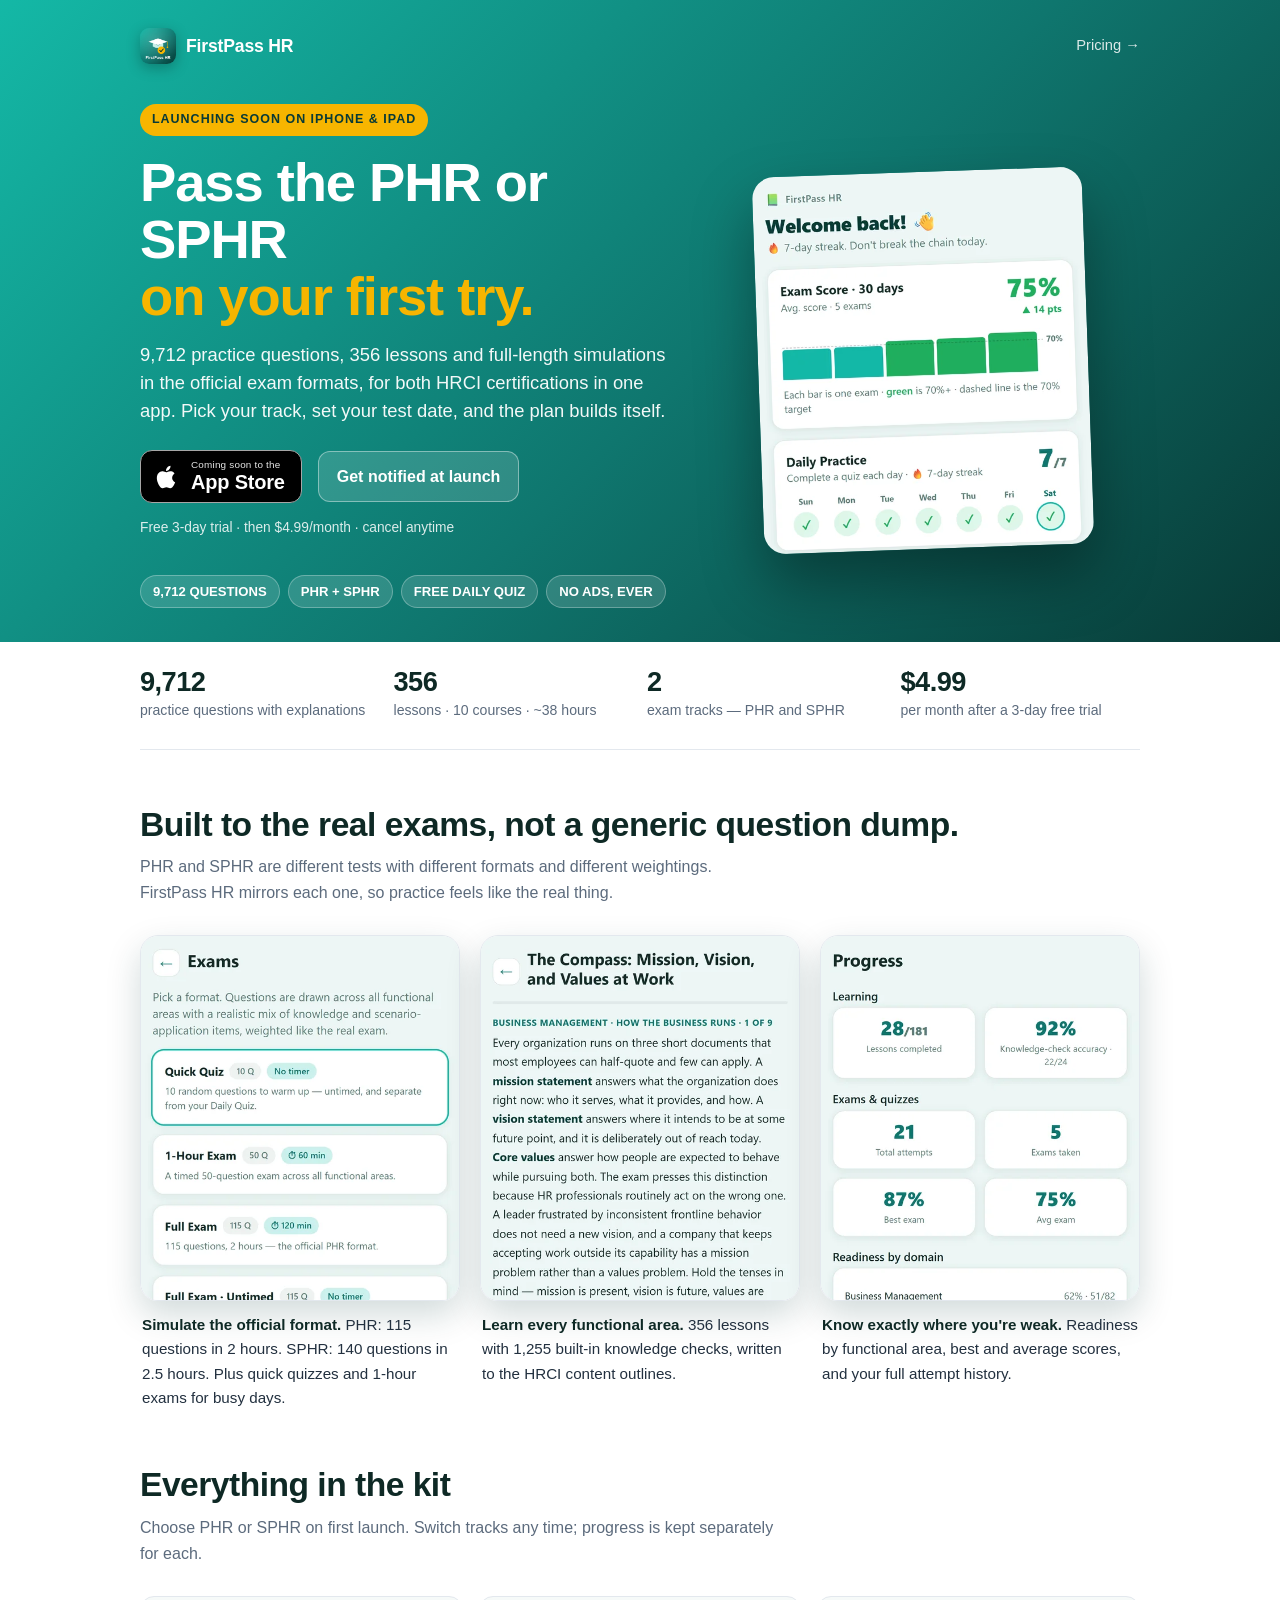
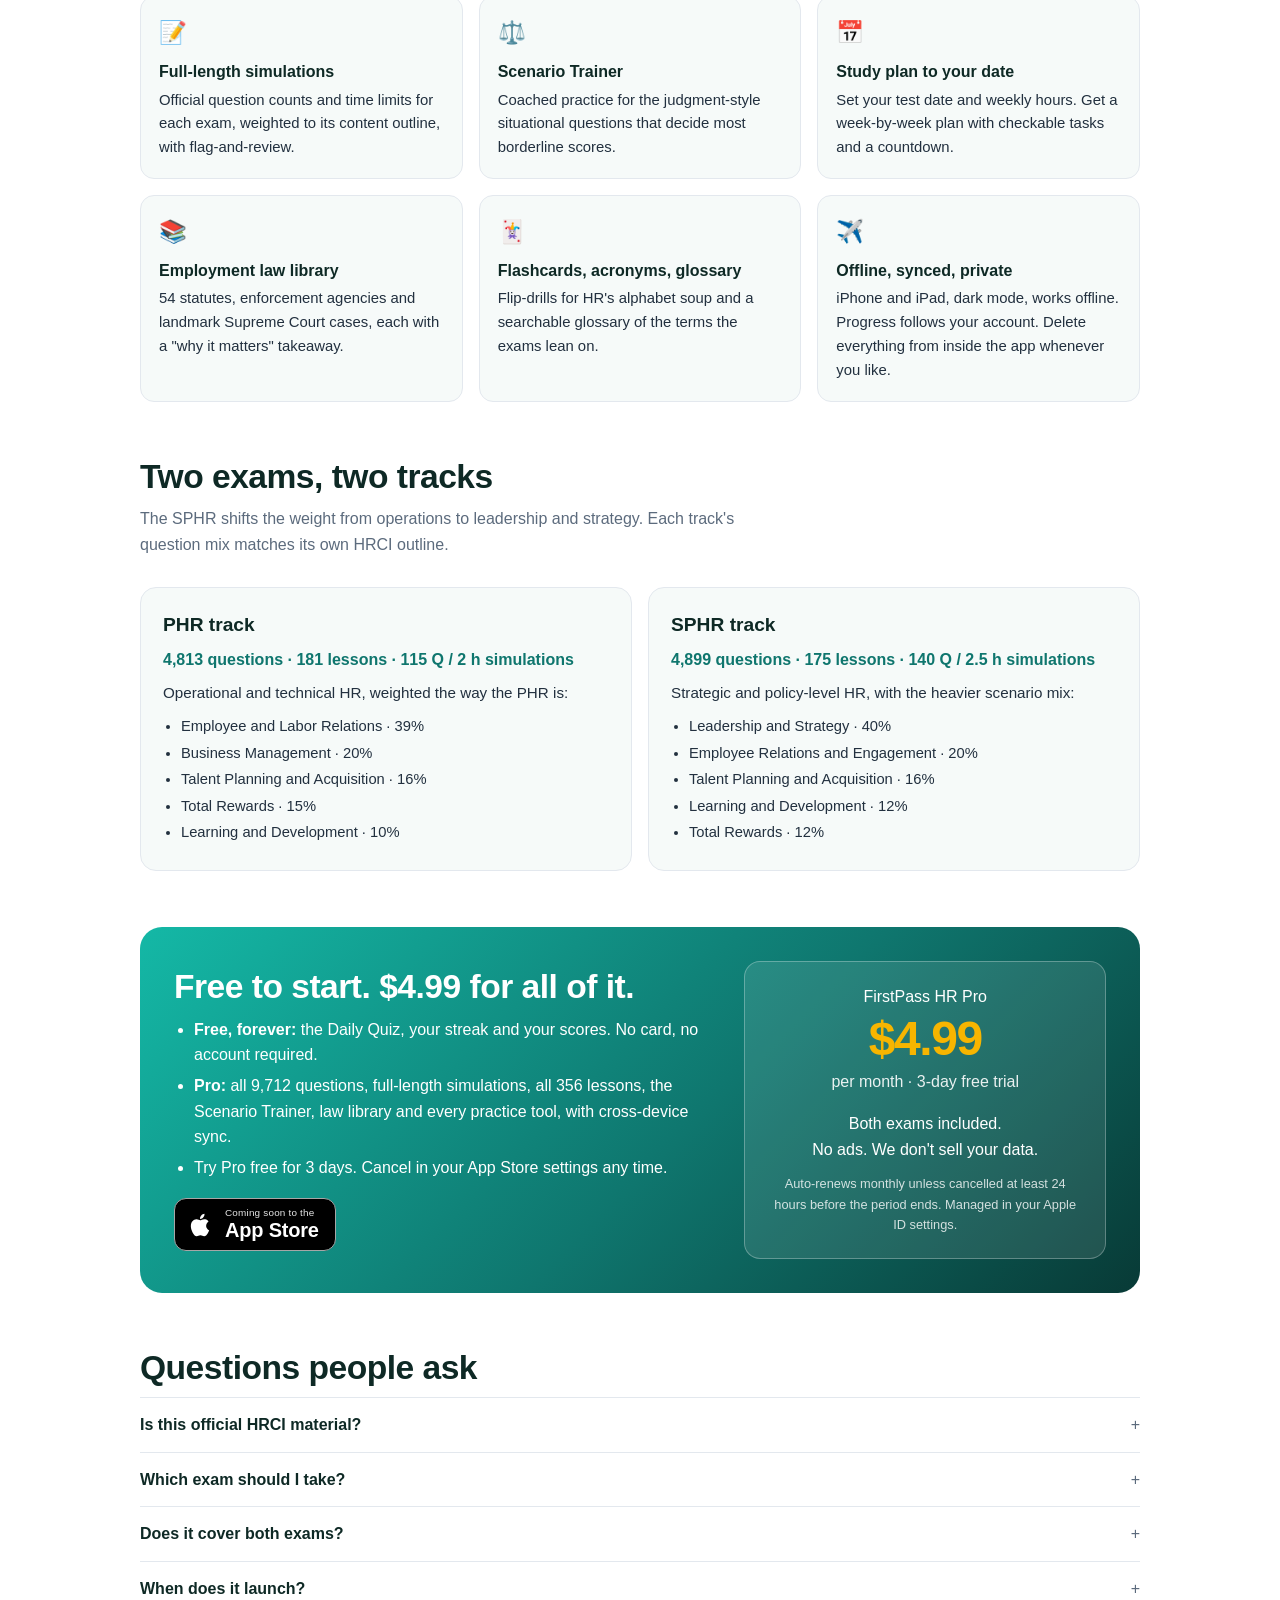
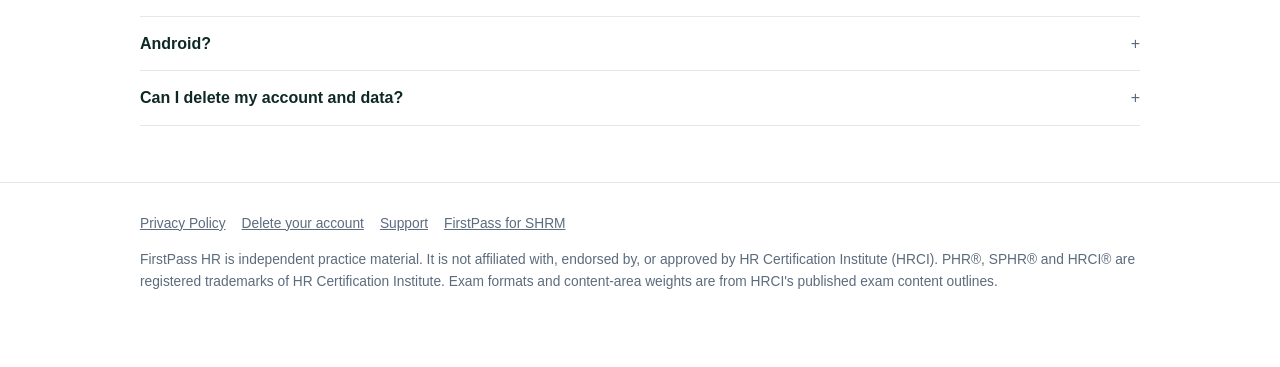
==== index.html @ a544754c "Landing page: hero, screenshots, PHR/SPHR tracks, pricing, FAQ Mirrors the FirstPass SHRM landing pa" ====
<!doctype html>
<html lang="en">
<head>
<meta charset="utf-8" />
<meta name="viewport" content="width=device-width, initial-scale=1" />
<title>FirstPass HR — PHR &amp; SPHR Exam Prep · $4.99/month</title>
<meta name="description" content="9,712 practice questions, 356 lessons and full-length PHR and SPHR simulations in the official formats. $4.99/month with a 3-day free trial. Daily Quiz free forever." />
<!-- APP STORE LINK: when FirstPass HR is approved, replace every COMING_SOON href below with the App Store URL
     and change the two badge labels from "Coming soon to the" / "App Store" to "Download on the" / "App Store". -->
<link rel="icon" href="img/icon.webp" type="image/webp" />
<link rel="apple-touch-icon" href="img/apple-touch-icon.png" />
<meta property="og:type" content="website" />
<meta property="og:title" content="FirstPass HR — PHR &amp; SPHR Exam Prep" />
<meta property="og:description" content="Both HRCI exams. 9,712 questions, 356 lessons, full-length simulations. $4.99/month, 3-day free trial. Daily Quiz free forever." />
<meta property="og:image" content="https://brandonpostlethwait.github.io/firstpass-hr-site/img/og.jpg" />
<meta property="og:url" content="https://brandonpostlethwait.github.io/firstpass-hr-site/" />
<meta name="twitter:card" content="summary_large_image" />
<style>
:root{
  --g1:#14b8a6;--g2:#0f766e;--g3:#083a36;--gold:#f7b500;--green:#2fc474;
  --ink:#0e2925;--body:#22303f;--muted:#5c6b7d;--line:#e3e8ee;--bg:#ffffff;--card:#f6faf9;--accent:#0f766e;
}
@media (prefers-color-scheme:dark){
  :root{--ink:#e8eef6;--body:#c7d2de;--muted:#93a1b1;--line:#26303c;--bg:#0f1514;--card:#151f1d;--accent:#5ad0c2}
}
*{box-sizing:border-box}
html{scroll-behavior:smooth}
body{margin:0;background:var(--bg);color:var(--body);font:16px/1.6 -apple-system,BlinkMacSystemFont,"Segoe UI",Roboto,Helvetica,Arial,sans-serif;-webkit-text-size-adjust:100%}
a{color:var(--accent)}
.wrap{max-width:1040px;margin:0 auto;padding:0 20px}

/* hero */
.hero{background:linear-gradient(135deg,var(--g1),var(--g2) 55%,var(--g3));color:#fff;padding:28px 0 0;overflow:hidden;position:relative}
.nav{display:flex;align-items:center;justify-content:space-between;gap:12px;margin-bottom:40px}
.brand{display:flex;align-items:center;gap:10px;font-weight:800;font-size:1.1rem;letter-spacing:-.01em;color:#fff;text-decoration:none}
.brand img{width:36px;height:36px;border-radius:9px;box-shadow:0 4px 14px rgba(0,0,0,.25)}
.nav a.small{color:#fff;opacity:.85;font-size:.92rem;text-decoration:none}
.hero-grid{display:grid;grid-template-columns:1.1fr .9fr;gap:36px;align-items:center}
.kicker{display:inline-block;background:var(--gold);color:var(--g3);font-weight:800;font-size:.78rem;letter-spacing:.08em;text-transform:uppercase;padding:6px 12px;border-radius:999px;margin-bottom:18px}
h1{font-size:clamp(2.1rem,5vw,3.4rem);line-height:1.05;margin:0 0 16px;font-weight:800;letter-spacing:-.02em}
h1 .gold{color:var(--gold)}
.lede{font-size:1.15rem;line-height:1.5;opacity:.95;max-width:34rem;margin:0 0 26px}
.cta-row{display:flex;flex-wrap:wrap;align-items:center;gap:16px;margin-bottom:14px}
.badge{display:inline-flex;align-items:center;gap:10px;background:#000;color:#fff;border:1.5px solid #a6a6a6;border-radius:12px;padding:9px 16px 9px 12px;text-decoration:none;line-height:1.1;transition:transform .12s}
.badge:hover{transform:translateY(-1px)}
.badge svg{width:28px;height:28px;flex:none}
.badge small{display:block;font-size:.62rem;letter-spacing:.02em;opacity:.9}
.badge b{display:block;font-size:1.25rem;font-weight:600;letter-spacing:-.01em}
.notify{display:inline-flex;align-items:center;background:rgba(255,255,255,.14);border:1px solid rgba(255,255,255,.4);color:#fff;border-radius:12px;padding:12px 18px;font-weight:700;text-decoration:none}
.notify:hover{background:rgba(255,255,255,.22)}
.fine{font-size:.86rem;opacity:.85;margin:0 0 36px}
.pills{display:flex;flex-wrap:wrap;gap:8px;margin-bottom:34px}
.pill{background:rgba(255,255,255,.14);border:1px solid rgba(255,255,255,.28);border-radius:999px;padding:5px 12px;font-size:.82rem;font-weight:700}
.phone{display:flex;justify-content:center;align-items:center;padding:10px 0 34px}
.phone img{width:min(100%,330px);height:auto;aspect-ratio:7/8;object-fit:cover;object-position:top;display:block;border-radius:22px;box-shadow:0 30px 60px rgba(0,0,0,.35);transform:rotate(-2deg)}

/* stats */
.stats{display:grid;grid-template-columns:repeat(4,1fr);gap:14px;margin:-1px 0 0;padding:26px 0;border-bottom:1px solid var(--line)}
.stat b{display:block;font-size:1.7rem;color:var(--ink);letter-spacing:-.02em;line-height:1.1}
.stat span{font-size:.88rem;color:var(--muted)}

section{padding:56px 0}
h2{color:var(--ink);font-size:clamp(1.5rem,3vw,2.1rem);line-height:1.15;margin:0 0 10px;letter-spacing:-.015em}
.sub{color:var(--muted);margin:0 0 30px;max-width:40rem}

/* screenshots */
.shots{display:grid;grid-template-columns:repeat(3,1fr);gap:20px}
.shot img{width:100%;height:auto;aspect-ratio:7/8;object-fit:cover;object-position:top;display:block;border-radius:18px;border:1px solid var(--line);box-shadow:0 14px 34px rgba(8,58,54,.18)}
.shot p{margin:12px 2px 0;font-size:.95rem}
.shot p b{color:var(--ink)}

/* features */
.feats{display:grid;grid-template-columns:repeat(3,1fr);gap:16px}
.feat{background:var(--card);border:1px solid var(--line);border-radius:14px;padding:18px}
.feat .ic{font-size:1.4rem;margin-bottom:8px}
.feat b{display:block;color:var(--ink);margin-bottom:4px}
.feat p{margin:0;font-size:.93rem}

/* tracks */
.tracks{display:grid;grid-template-columns:1fr 1fr;gap:16px}
.track{border:1px solid var(--line);border-radius:16px;padding:22px;background:var(--card)}
.track h3{margin:0 0 6px;color:var(--ink);font-size:1.2rem}
.track .n{color:var(--accent);font-weight:800}
.track p{margin:8px 0 0;font-size:.95rem}
.track ul{margin:10px 0 0;padding-left:18px;font-size:.92rem}
.track li{margin:3px 0}

/* pricing */
.price{background:linear-gradient(135deg,var(--g1),var(--g2) 55%,var(--g3));color:#fff;border-radius:22px;padding:34px;display:grid;grid-template-columns:1.2fr .8fr;gap:28px;align-items:center}
.price h2{color:#fff}
.price ul{margin:0 0 18px;padding-left:20px}
.price li{margin:5px 0}
.pricecard{background:rgba(255,255,255,.1);border:1px solid rgba(255,255,255,.28);border-radius:16px;padding:22px;text-align:center}
.pricecard .now{font-size:3rem;font-weight:800;letter-spacing:-.03em;line-height:1;color:var(--gold);margin:6px 0}
.pricecard .per{opacity:.9;margin-bottom:16px}
.pricecard .foot{font-size:.8rem;opacity:.8;margin-top:12px}

/* faq */
details{border-top:1px solid var(--line);padding:14px 0}
details:last-of-type{border-bottom:1px solid var(--line)}
summary{cursor:pointer;font-weight:700;color:var(--ink);list-style:none;display:flex;justify-content:space-between;gap:12px}
summary::after{content:"+";color:var(--muted);font-weight:400}
details[open] summary::after{content:"–"}
details p{margin:10px 0 0;font-size:.95rem}

/* footer */
footer{border-top:1px solid var(--line);padding:30px 0 60px;color:var(--muted);font-size:.86rem}
footer .links{display:flex;flex-wrap:wrap;gap:16px;margin-bottom:14px}
footer .links a{color:var(--muted)}

@media (max-width:820px){
  .hero-grid{grid-template-columns:1fr;gap:20px}
  .phone img{width:min(78%,280px);transform:none}
  .stats{grid-template-columns:repeat(2,1fr)}
  .shots,.feats{grid-template-columns:1fr 1fr}
  .tracks,.price{grid-template-columns:1fr}
}
@media (max-width:540px){
  .shots,.feats{grid-template-columns:1fr}
  .nav{margin-bottom:28px}
  section{padding:40px 0}
}
</style>
</head>
<body>

<header class="hero">
  <div class="wrap">
    <nav class="nav">
      <a class="brand" href="./"><img src="img/icon.webp" alt="" width="36" height="36" />FirstPass HR</a>
      <a class="small" href="#pricing">Pricing →</a>
    </nav>
    <div class="hero-grid">
      <div>
        <span class="kicker">Launching soon on iPhone &amp; iPad</span>
        <h1>Pass the PHR or SPHR<br /><span class="gold">on your first try.</span></h1>
        <p class="lede">9,712 practice questions, 356 lessons and full-length simulations in the official exam formats, for both HRCI certifications in one app. Pick your track, set your test date, and the plan builds itself.</p>
        <div class="cta-row">
          <a class="badge" href="#notify" aria-label="Coming soon to the App Store">
            <svg viewBox="0 0 24 24" aria-hidden="true"><path fill="#fff" d="M16.4 12.6c0-2.4 2-3.6 2.1-3.7-1.1-1.7-2.9-1.9-3.5-1.9-1.5-.2-2.9.9-3.7.9-.8 0-1.9-.9-3.2-.8-1.6 0-3.1 1-4 2.4-1.7 3-.4 7.3 1.2 9.7.8 1.2 1.8 2.5 3 2.4 1.2 0 1.7-.8 3.2-.8s1.9.8 3.2.8c1.3 0 2.2-1.2 3-2.4.9-1.4 1.3-2.7 1.3-2.8-.1 0-2.6-1-2.6-3.8zM14 5.4c.7-.8 1.1-1.9 1-3-1 0-2.1.7-2.8 1.5-.6.7-1.2 1.8-1 2.9 1.1.1 2.1-.6 2.8-1.4z"/></svg>
            <span><small>Coming soon to the</small><b>App Store</b></span>
          </a>
          <a class="notify" id="notify" href="mailto:brandon.postlethwait@yahoo.com?subject=Notify%20me%20when%20FirstPass%20HR%20launches&body=Please%20let%20me%20know%20when%20FirstPass%20HR%20is%20on%20the%20App%20Store.%20I%27m%20studying%20for%20the%20">Get notified at launch</a>
        </div>
        <p class="fine">Free 3-day trial · then $4.99/month · cancel anytime</p>
        <div class="pills">
          <span class="pill">9,712 QUESTIONS</span>
          <span class="pill">PHR + SPHR</span>
          <span class="pill">FREE DAILY QUIZ</span>
          <span class="pill">NO ADS, EVER</span>
        </div>
      </div>
      <div class="phone">
        <img src="img/hero-home.webp" alt="FirstPass HR home screen showing a 30-day exam score trend and a seven-day practice streak" width="560" height="640" />
      </div>
    </div>
  </div>
</header>

<div class="wrap">
  <div class="stats">
    <div class="stat"><b>9,712</b><span>practice questions with explanations</span></div>
    <div class="stat"><b>356</b><span>lessons · 10 courses · ~38 hours</span></div>
    <div class="stat"><b>2</b><span>exam tracks — PHR and SPHR</span></div>
    <div class="stat"><b>$4.99</b><span>per month after a 3-day free trial</span></div>
  </div>
</div>

<section id="how">
  <div class="wrap">
    <h2>Built to the real exams, not a generic question dump.</h2>
    <p class="sub">PHR and SPHR are different tests with different formats and different weightings. FirstPass HR mirrors each one, so practice feels like the real thing.</p>
    <div class="shots">
      <div class="shot">
        <img src="img/shot-exams.webp" alt="The Exams screen with Quick Quiz, 1-Hour Exam and the full 115-question, 2-hour PHR format" loading="lazy" width="560" height="640" />
        <p><b>Simulate the official format.</b> PHR: 115 questions in 2 hours. SPHR: 140 questions in 2.5 hours. Plus quick quizzes and 1-hour exams for busy days.</p>
      </div>
      <div class="shot">
        <img src="img/shot-lesson.webp" alt="A Business Management lesson with key terms in bold" loading="lazy" width="560" height="640" />
        <p><b>Learn every functional area.</b> 356 lessons with 1,255 built-in knowledge checks, written to the HRCI content outlines.</p>
      </div>
      <div class="shot">
        <img src="img/shot-progress.webp" alt="Progress screen showing readiness by functional area" loading="lazy" width="560" height="640" />
        <p><b>Know exactly where you're weak.</b> Readiness by functional area, best and average scores, and your full attempt history.</p>
      </div>
    </div>
  </div>
</section>

<section id="features" style="padding-top:0">
  <div class="wrap">
    <h2>Everything in the kit</h2>
    <p class="sub">Choose PHR or SPHR on first launch. Switch tracks any time; progress is kept separately for each.</p>
    <div class="feats">
      <div class="feat"><div class="ic">📝</div><b>Full-length simulations</b><p>Official question counts and time limits for each exam, weighted to its content outline, with flag-and-review.</p></div>
      <div class="feat"><div class="ic">⚖️</div><b>Scenario Trainer</b><p>Coached practice for the judgment-style situational questions that decide most borderline scores.</p></div>
      <div class="feat"><div class="ic">📅</div><b>Study plan to your date</b><p>Set your test date and weekly hours. Get a week-by-week plan with checkable tasks and a countdown.</p></div>
      <div class="feat"><div class="ic">📚</div><b>Employment law library</b><p>54 statutes, enforcement agencies and landmark Supreme Court cases, each with a "why it matters" takeaway.</p></div>
      <div class="feat"><div class="ic">🃏</div><b>Flashcards, acronyms, glossary</b><p>Flip-drills for HR's alphabet soup and a searchable glossary of the terms the exams lean on.</p></div>
      <div class="feat"><div class="ic">✈️</div><b>Offline, synced, private</b><p>iPhone and iPad, dark mode, works offline. Progress follows your account. Delete everything from inside the app whenever you like.</p></div>
    </div>
  </div>
</section>

<section id="tracks" style="padding-top:0">
  <div class="wrap">
    <h2>Two exams, two tracks</h2>
    <p class="sub">The SPHR shifts the weight from operations to leadership and strategy. Each track's question mix matches its own HRCI outline.</p>
    <div class="tracks">
      <div class="track">
        <h3>PHR track</h3>
        <span class="n">4,813 questions · 181 lessons · 115 Q / 2 h simulations</span>
        <p>Operational and technical HR, weighted the way the PHR is:</p>
        <ul>
          <li>Employee and Labor Relations · 39%</li>
          <li>Business Management · 20%</li>
          <li>Talent Planning and Acquisition · 16%</li>
          <li>Total Rewards · 15%</li>
          <li>Learning and Development · 10%</li>
        </ul>
      </div>
      <div class="track">
        <h3>SPHR track</h3>
        <span class="n">4,899 questions · 175 lessons · 140 Q / 2.5 h simulations</span>
        <p>Strategic and policy-level HR, with the heavier scenario mix:</p>
        <ul>
          <li>Leadership and Strategy · 40%</li>
          <li>Employee Relations and Engagement · 20%</li>
          <li>Talent Planning and Acquisition · 16%</li>
          <li>Learning and Development · 12%</li>
          <li>Total Rewards · 12%</li>
        </ul>
      </div>
    </div>
  </div>
</section>

<section id="pricing" style="padding-top:0">
  <div class="wrap">
    <div class="price">
      <div>
        <h2>Free to start. $4.99 for all of it.</h2>
        <ul>
          <li><b>Free, forever:</b> the Daily Quiz, your streak and your scores. No card, no account required.</li>
          <li><b>Pro:</b> all 9,712 questions, full-length simulations, all 356 lessons, the Scenario Trainer, law library and every practice tool, with cross-device sync.</li>
          <li>Try Pro free for 3 days. Cancel in your App Store settings any time.</li>
        </ul>
        <a class="badge" href="#notify" aria-label="Coming soon to the App Store">
          <svg viewBox="0 0 24 24" aria-hidden="true"><path fill="#fff" d="M16.4 12.6c0-2.4 2-3.6 2.1-3.7-1.1-1.7-2.9-1.9-3.5-1.9-1.5-.2-2.9.9-3.7.9-.8 0-1.9-.9-3.2-.8-1.6 0-3.1 1-4 2.4-1.7 3-.4 7.3 1.2 9.7.8 1.2 1.8 2.5 3 2.4 1.2 0 1.7-.8 3.2-.8s1.9.8 3.2.8c1.3 0 2.2-1.2 3-2.4.9-1.4 1.3-2.7 1.3-2.8-.1 0-2.6-1-2.6-3.8zM14 5.4c.7-.8 1.1-1.9 1-3-1 0-2.1.7-2.8 1.5-.6.7-1.2 1.8-1 2.9 1.1.1 2.1-.6 2.8-1.4z"/></svg>
          <span><small>Coming soon to the</small><b>App Store</b></span>
        </a>
      </div>
      <div class="pricecard">
        <div>FirstPass HR Pro</div>
        <div class="now">$4.99</div>
        <div class="per">per month · 3-day free trial</div>
        <div>Both exams included.<br />No ads. We don't sell your data.</div>
        <div class="foot">Auto-renews monthly unless cancelled at least 24 hours before the period ends. Managed in your Apple ID settings.</div>
      </div>
    </div>
  </div>
</section>

<section id="faq" style="padding-top:0">
  <div class="wrap">
    <h2>Questions people ask</h2>
    <details><summary>Is this official HRCI material?</summary><p>No. FirstPass HR is independent study material written to HRCI's published exam content outlines. It is not affiliated with, endorsed by, or approved by HRCI, and our questions are not official exam items.</p></details>
    <details><summary>Which exam should I take?</summary><p>HRCI sets the eligibility rules. Broadly, the PHR is for operational HR professionals and the SPHR is for those in strategic or policy-making roles, with experience requirements that depend on your education. Check hrci.org before applying.</p></details>
    <details><summary>Does it cover both exams?</summary><p>Yes, as separate tracks with separate question banks, lessons, exam formats and progress. Choose on first launch and switch any time in Settings.</p></details>
    <details><summary>When does it launch?</summary><p>FirstPass HR is in App Store review now. Use the "Get notified" button above and we'll email you the day it's live. Our SHRM-CP/SCP app, <a href="https://brandonpostlethwait.github.io/shrm-cp-study-site/">FirstPass</a>, is available today.</p></details>
    <details><summary>Android?</summary><p>iPhone and iPad first. Android is in progress; email us and we'll let you know when it ships.</p></details>
    <details><summary>Can I delete my account and data?</summary><p>Yes, from inside the app (Settings → Account → Delete), or <a href="delete-account.html">follow these steps</a>.</p></details>
  </div>
</section>

<footer>
  <div class="wrap">
    <div class="links">
      <a href="privacy.html">Privacy Policy</a>
      <a href="delete-account.html">Delete your account</a>
      <a href="mailto:brandon.postlethwait@yahoo.com">Support</a>
      <a href="https://brandonpostlethwait.github.io/shrm-cp-study-site/">FirstPass for SHRM</a>
    </div>
    <p>FirstPass HR is independent practice material. It is not affiliated with, endorsed by, or approved by HR Certification Institute (HRCI). PHR®, SPHR® and HRCI® are registered trademarks of HR Certification Institute. Exam formats and content-area weights are from HRCI's published exam content outlines.</p>
  </div>
</footer>

</body>
</html>
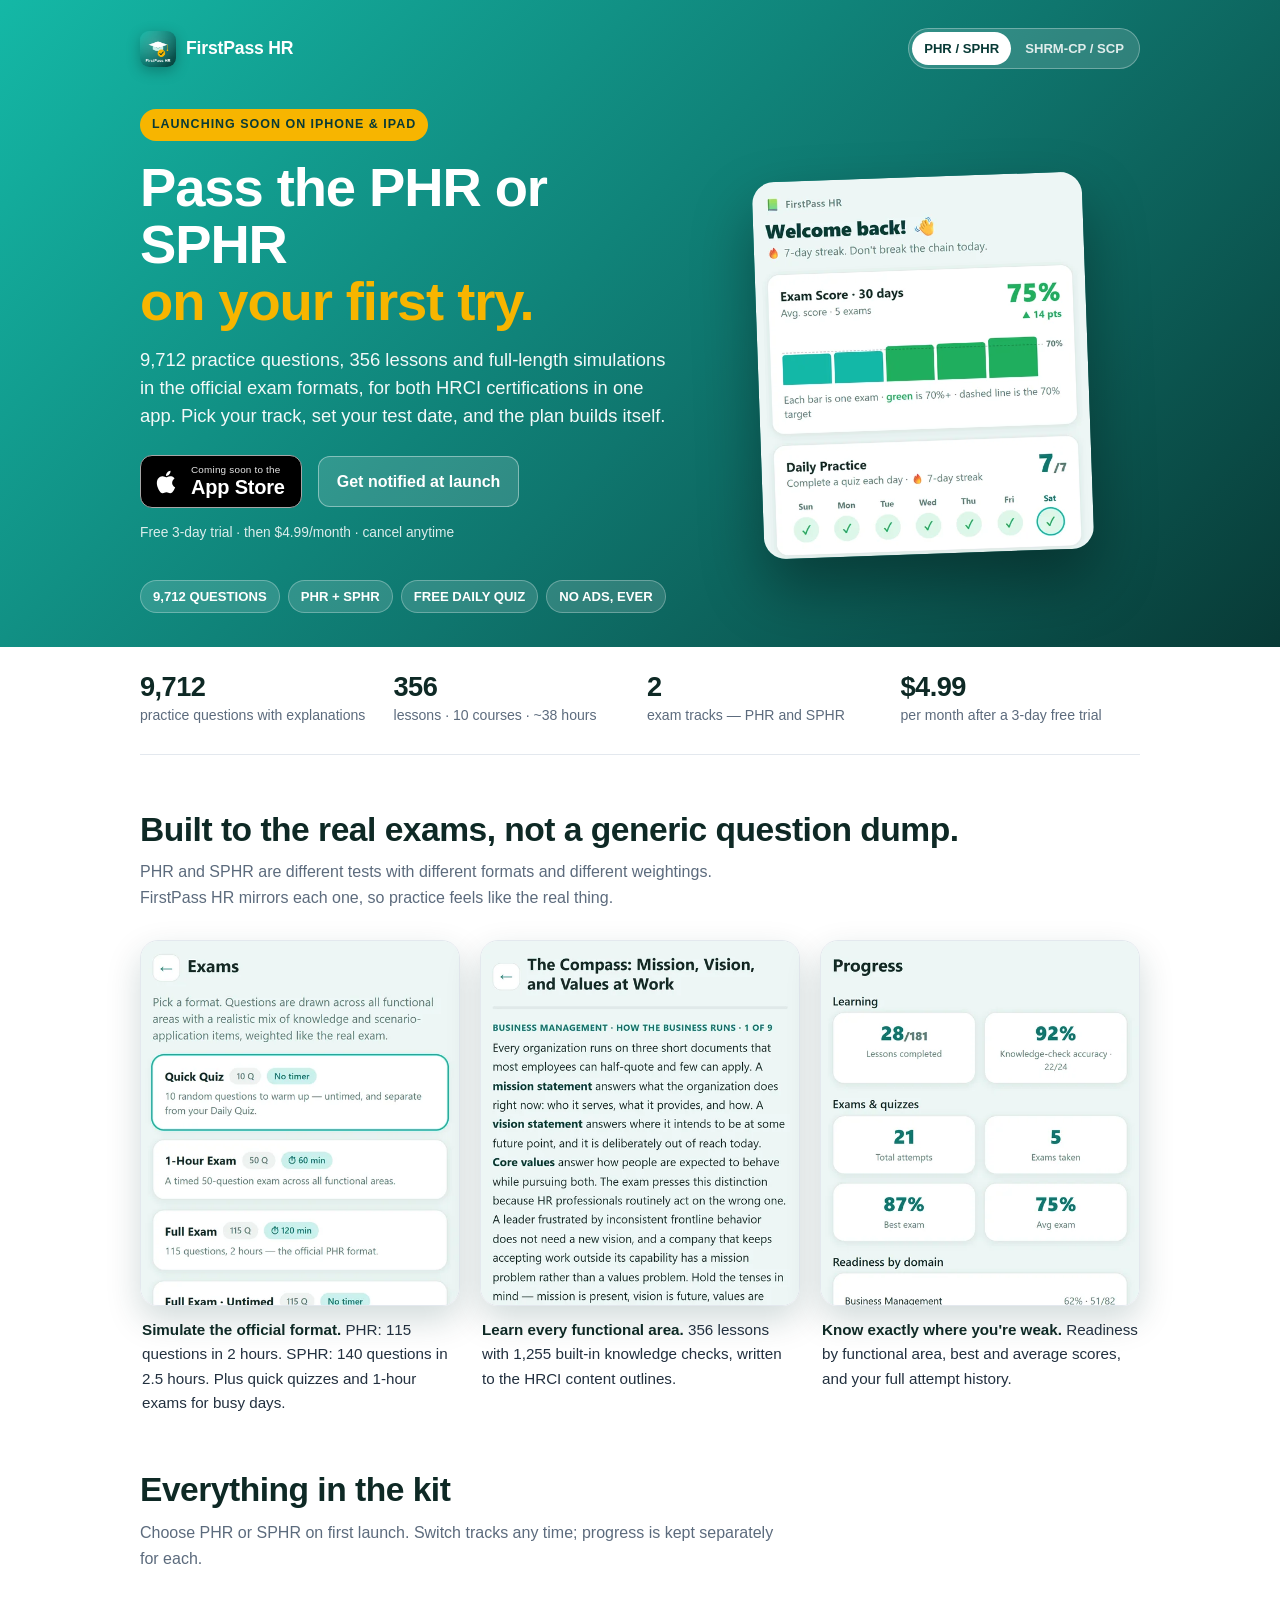
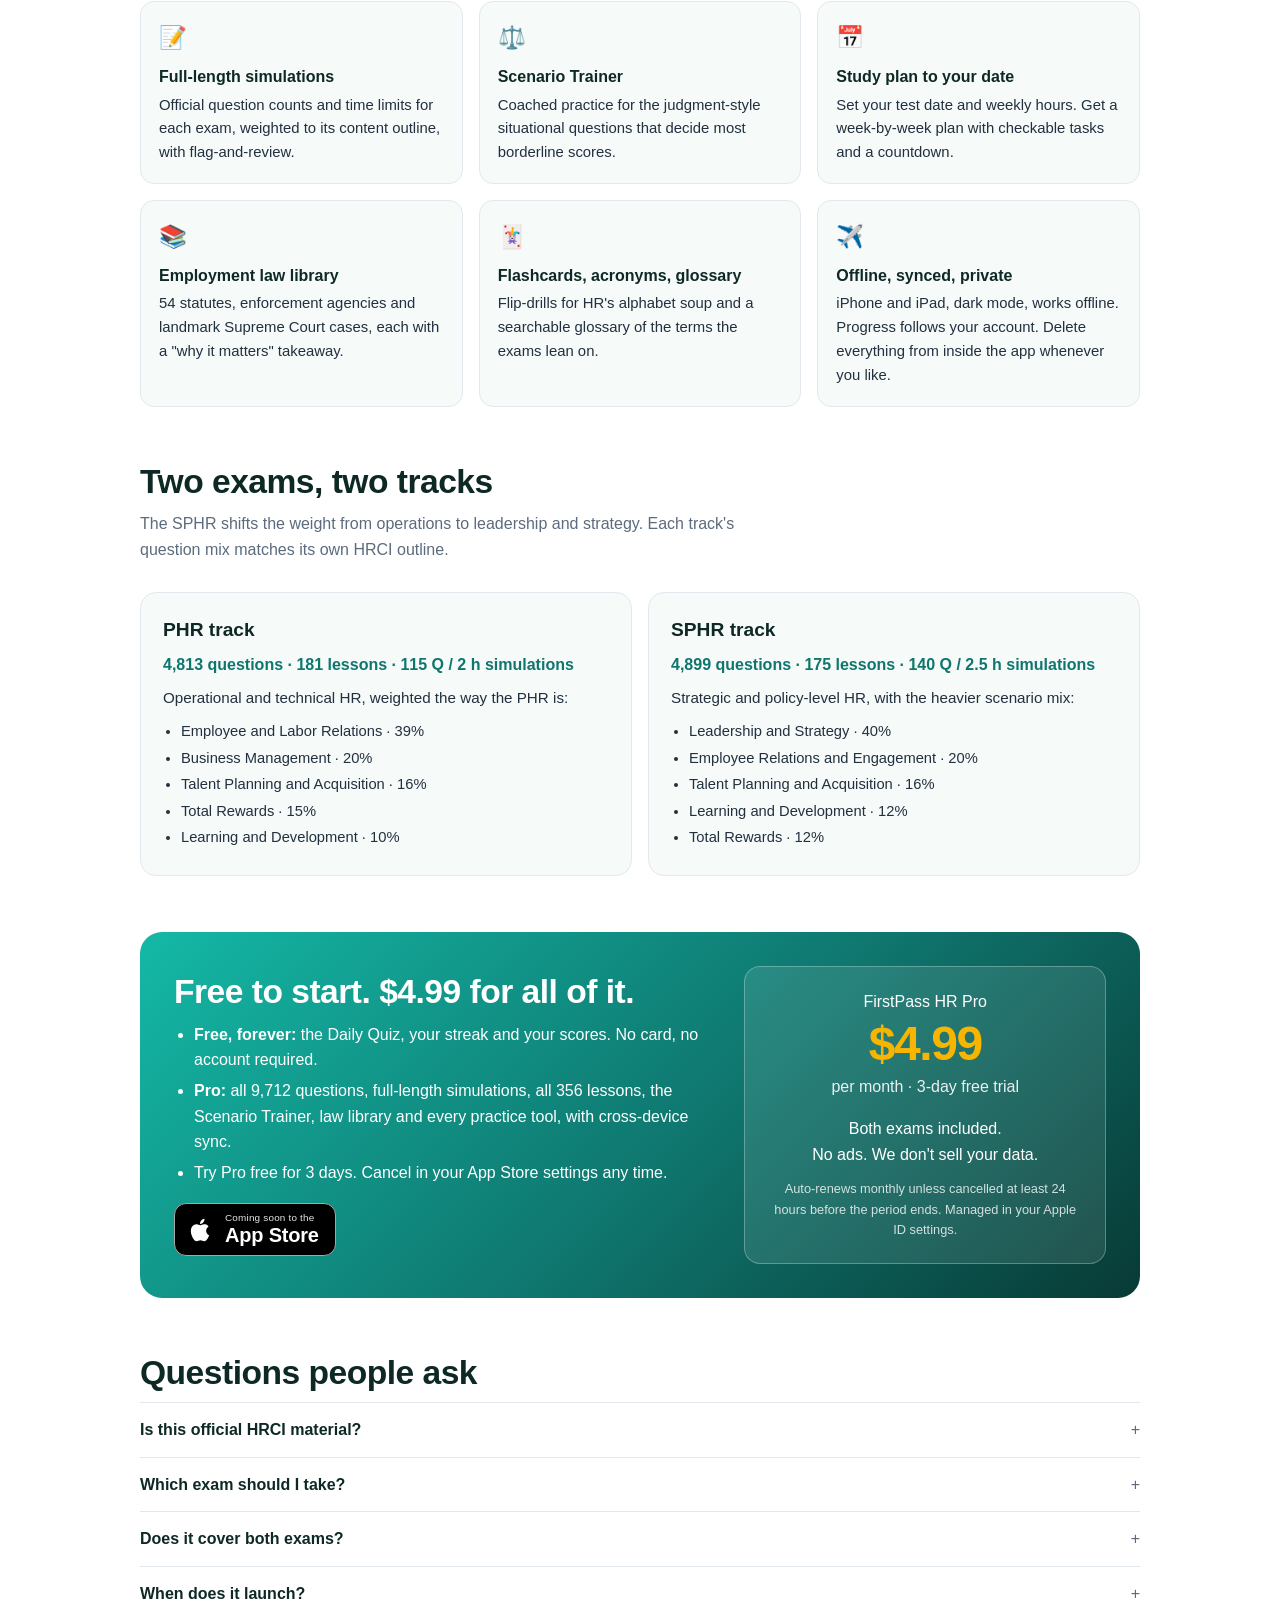
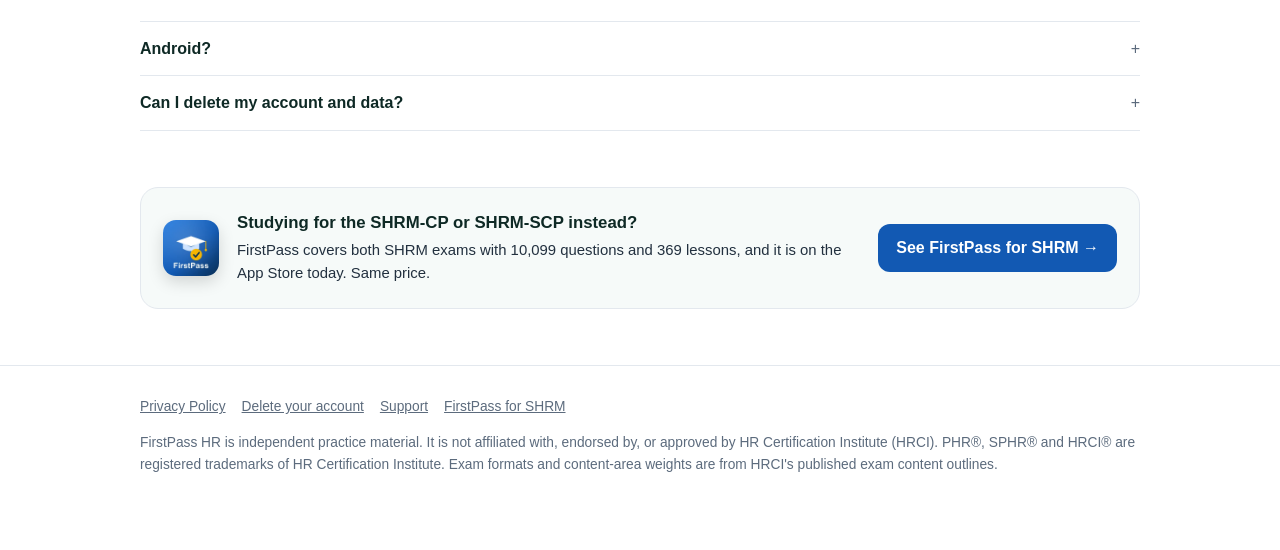
==== commit 332814c2: "Link the FirstPass family: header switcher + sister-app card for FirstPass SHRM Co-Authored-By: Clau" ====
--- a/index.html
+++ b/index.html
@@ -32,7 +32,7 @@
 /* hero */
 .hero{background:linear-gradient(135deg,var(--g1),var(--g2) 55%,var(--g3));color:#fff;padding:28px 0 0;overflow:hidden;position:relative}
 .nav{display:flex;align-items:center;justify-content:space-between;gap:12px;margin-bottom:40px}
-.brand{display:flex;align-items:center;gap:10px;font-weight:800;font-size:1.1rem;letter-spacing:-.01em;color:#fff;text-decoration:none}
+.brand{display:flex;align-items:center;gap:10px;font-weight:800;font-size:1.1rem;letter-spacing:-.01em;color:#fff;text-decoration:none;white-space:nowrap}
 .brand img{width:36px;height:36px;border-radius:9px;box-shadow:0 4px 14px rgba(0,0,0,.25)}
 .nav a.small{color:#fff;opacity:.85;font-size:.92rem;text-decoration:none}
 .hero-grid{display:grid;grid-template-columns:1.1fr .9fr;gap:36px;align-items:center}
@@ -120,6 +120,20 @@
   .nav{margin-bottom:28px}
   section{padding:40px 0}
 }
+
+/* family switcher */
+.switch{display:inline-flex;background:rgba(255,255,255,.14);border:1px solid rgba(255,255,255,.3);border-radius:999px;padding:3px;gap:2px}
+.switch a{color:#fff;text-decoration:none;font-size:.82rem;font-weight:700;padding:6px 12px;border-radius:999px;white-space:nowrap;opacity:.85}
+.switch a.on{background:#fff;color:var(--g3);opacity:1}
+.switch a:not(.on):hover{background:rgba(255,255,255,.14);opacity:1}
+.sister{background:var(--card);border:1px solid var(--line);border-radius:18px;padding:22px;display:flex;align-items:center;gap:18px;flex-wrap:wrap}
+.sister img{width:56px;height:56px;border-radius:13px;flex:none;box-shadow:0 6px 16px rgba(0,0,0,.15)}
+.sister .t{flex:1;min-width:220px}
+.sister .t b{display:block;color:var(--ink);font-size:1.05rem;margin-bottom:2px}
+.sister .t p{margin:0;font-size:.93rem}
+.sister .go{display:inline-block;color:#fff;background:#1259b3;text-decoration:none;font-weight:700;padding:11px 18px;border-radius:12px;white-space:nowrap}
+.sister .go:hover{filter:brightness(1.08)}
+@media (max-width:540px){.switch a{padding:6px 9px;font-size:.76rem}}
 </style>
 </head>
 <body>
@@ -128,7 +142,7 @@
   <div class="wrap">
     <nav class="nav">
       <a class="brand" href="./"><img src="img/icon.webp" alt="" width="36" height="36" />FirstPass HR</a>
-      <a class="small" href="#pricing">Pricing →</a>
+      <div class="switch" aria-label="FirstPass apps"><a class="on" href="./" aria-current="page">PHR / SPHR</a><a href="https://brandonpostlethwait.github.io/shrm-cp-study-site/">SHRM-CP / SCP</a></div>
     </nav>
     <div class="hero-grid">
       <div>
@@ -273,6 +287,16 @@
   </div>
 </section>
 
+<section id="family" style="padding-top:0">
+  <div class="wrap">
+    <div class="sister">
+      <img src="img/icon-shrm.webp" alt="" width="56" height="56" />
+      <div class="t"><b>Studying for the SHRM-CP or SHRM-SCP instead?</b><p>FirstPass covers both SHRM exams with 10,099 questions and 369 lessons, and it is on the App Store today. Same price.</p></div>
+      <a class="go" href="https://brandonpostlethwait.github.io/shrm-cp-study-site/">See FirstPass for SHRM →</a>
+    </div>
+  </div>
+</section>
+
 <footer>
   <div class="wrap">
     <div class="links">
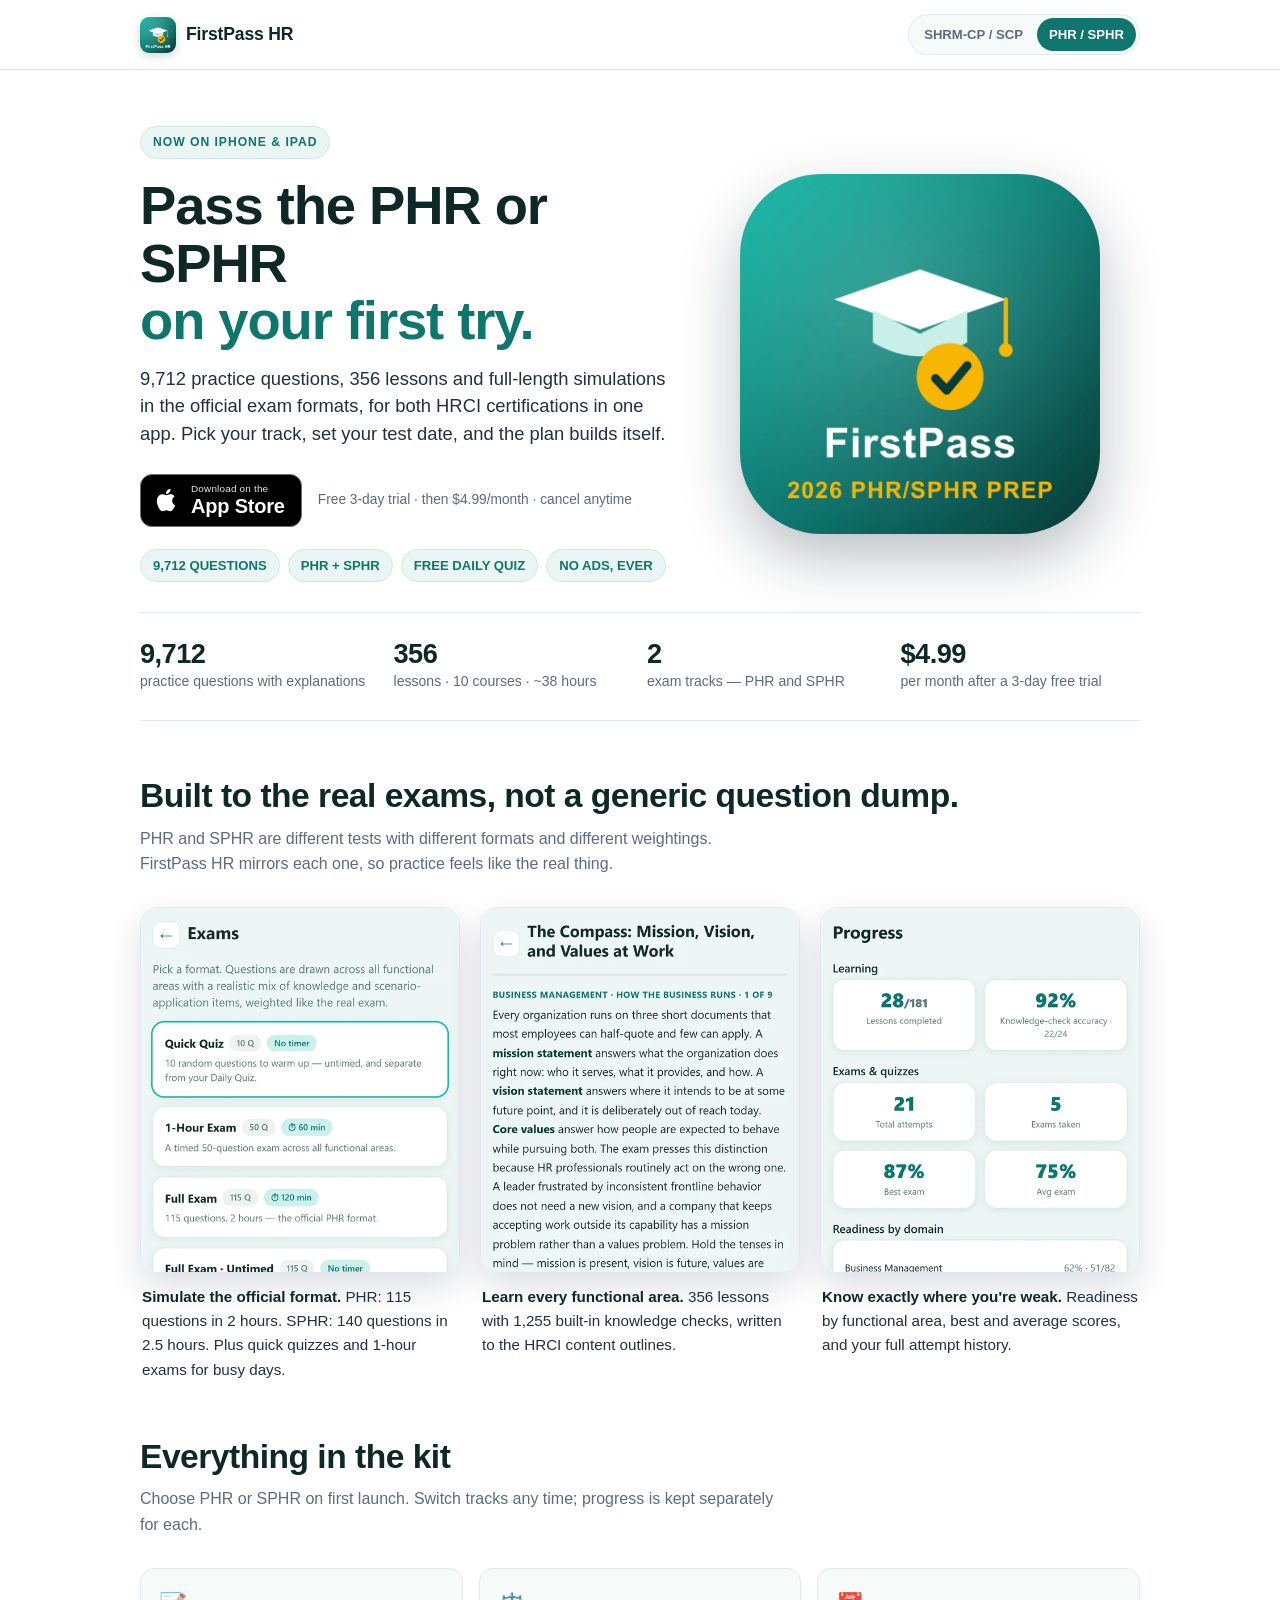
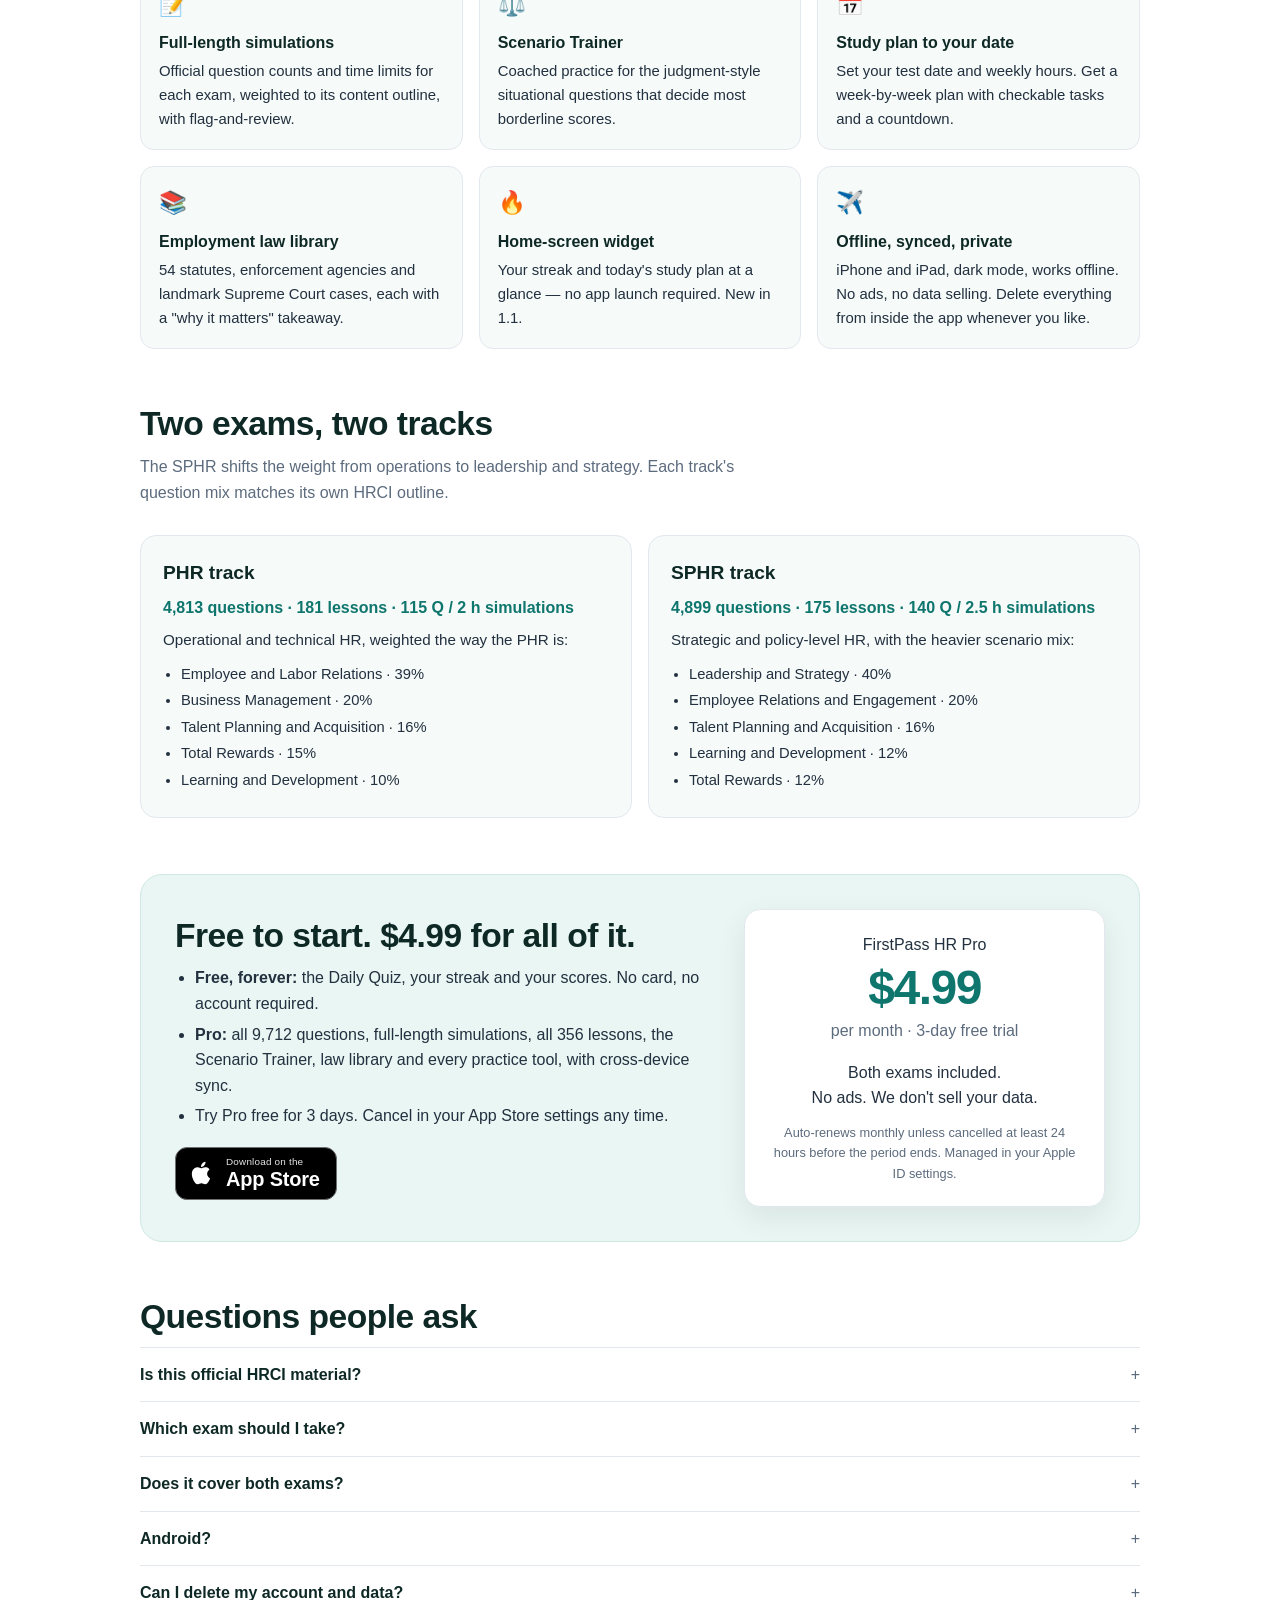
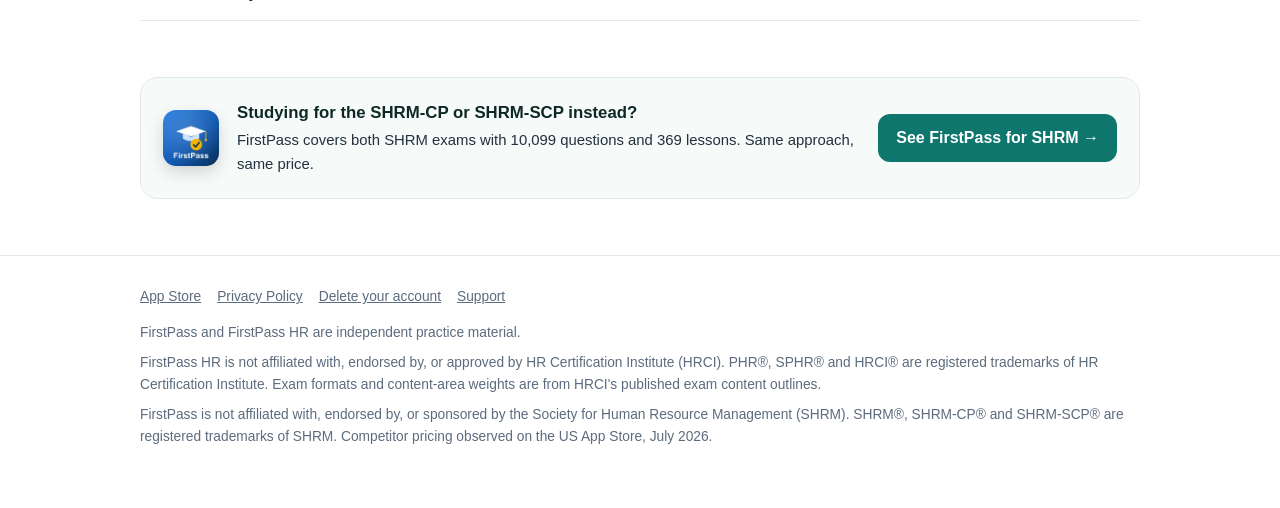
==== commit cacf062e: "Unified FirstPass family site: SHRM/HRCI toggle, white redesign, live store links One page, two view" ====
--- a/index.html
+++ b/index.html
@@ -1,61 +1,80 @@
 <!doctype html>
-<html lang="en">
+<html lang="en" data-app="hr">
 <head>
 <meta charset="utf-8" />
 <meta name="viewport" content="width=device-width, initial-scale=1" />
-<title>FirstPass HR — PHR &amp; SPHR Exam Prep · $4.99/month</title>
-<meta name="description" content="9,712 practice questions, 356 lessons and full-length PHR and SPHR simulations in the official formats. $4.99/month with a 3-day free trial. Daily Quiz free forever." />
-<!-- APP STORE LINK: when FirstPass HR is approved, replace every COMING_SOON href below with the App Store URL
-     and change the two badge labels from "Coming soon to the" / "App Store" to "Download on the" / "App Store". -->
+<title>FirstPass — SHRM &amp; HRCI Exam Prep Apps · $4.99/month</title>
+<meta name="description" content="Two apps, four certifications. FirstPass (SHRM-CP/SCP) and FirstPass HR (PHR/SPHR): 19,800+ original practice questions, full-length simulations, $4.99/month with a 3-day free trial." />
+<meta name="theme-color" content="#ffffff" />
 <link rel="icon" href="img/icon.webp" type="image/webp" />
 <link rel="apple-touch-icon" href="img/apple-touch-icon.png" />
 <meta property="og:type" content="website" />
-<meta property="og:title" content="FirstPass HR — PHR &amp; SPHR Exam Prep" />
-<meta property="og:description" content="Both HRCI exams. 9,712 questions, 356 lessons, full-length simulations. $4.99/month, 3-day free trial. Daily Quiz free forever." />
+<meta property="og:title" content="FirstPass — SHRM &amp; HRCI Exam Prep Apps" />
+<meta property="og:description" content="SHRM-CP/SCP and PHR/SPHR prep: 19,800+ original questions, full-length simulations, $4.99/month. 3-day free trial, free Daily Quiz forever." />
 <meta property="og:image" content="https://brandonpostlethwait.github.io/firstpass-hr-site/img/og.jpg" />
 <meta property="og:url" content="https://brandonpostlethwait.github.io/firstpass-hr-site/" />
 <meta name="twitter:card" content="summary_large_image" />
 <style>
+/* ---------- theme tokens: HR (teal) is the default, SHRM (blue) overrides --- */
 :root{
-  --g1:#14b8a6;--g2:#0f766e;--g3:#083a36;--gold:#f7b500;--green:#2fc474;
-  --ink:#0e2925;--body:#22303f;--muted:#5c6b7d;--line:#e3e8ee;--bg:#ffffff;--card:#f6faf9;--accent:#0f766e;
+  --gold:#f7b500;
+  --accent:#0f766e;--accent-deep:#083a36;
+  --tint:#e9f6f3;--tint-line:#cfe8e2;
+  --ink:#0e2925;--body:#22303f;--muted:#5c6b7d;--line:#e3e8ee;--bg:#ffffff;--card:#f6faf9;
+}
+html[data-app="shrm"]{
+  --accent:#1259b3;--accent-deep:#0a2f55;
+  --tint:#eaf2fc;--tint-line:#d3e3f7;
+  --ink:#0a1f33;--card:#f5f8fc;
 }
 @media (prefers-color-scheme:dark){
-  :root{--ink:#e8eef6;--body:#c7d2de;--muted:#93a1b1;--line:#26303c;--bg:#0f1514;--card:#151f1d;--accent:#5ad0c2}
+  :root{--ink:#e8eef6;--body:#c7d2de;--muted:#93a1b1;--line:#26303c;--bg:#0f1514;--card:#151f1d;--accent:#5ad0c2;--tint:#12302c;--tint-line:#1d4740}
+  html[data-app="shrm"]{--bg:#0d1320;--card:#131c2b;--line:#263142;--accent:#74aef5;--tint:#16263d;--tint-line:#23405f}
 }
+/* ---------- app-view switching ---------- */
+html[data-app="hr"] .only-shrm{display:none !important}
+html[data-app="shrm"] .only-hr{display:none !important}
+
 *{box-sizing:border-box}
 html{scroll-behavior:smooth}
 body{margin:0;background:var(--bg);color:var(--body);font:16px/1.6 -apple-system,BlinkMacSystemFont,"Segoe UI",Roboto,Helvetica,Arial,sans-serif;-webkit-text-size-adjust:100%}
 a{color:var(--accent)}
 .wrap{max-width:1040px;margin:0 auto;padding:0 20px}
 
-/* hero */
-.hero{background:linear-gradient(135deg,var(--g1),var(--g2) 55%,var(--g3));color:#fff;padding:28px 0 0;overflow:hidden;position:relative}
-.nav{display:flex;align-items:center;justify-content:space-between;gap:12px;margin-bottom:40px}
-.brand{display:flex;align-items:center;gap:10px;font-weight:800;font-size:1.1rem;letter-spacing:-.01em;color:#fff;text-decoration:none;white-space:nowrap}
-.brand img{width:36px;height:36px;border-radius:9px;box-shadow:0 4px 14px rgba(0,0,0,.25)}
-.nav a.small{color:#fff;opacity:.85;font-size:.92rem;text-decoration:none}
+/* nav */
+.topbar{border-bottom:1px solid var(--line)}
+.nav{display:flex;align-items:center;justify-content:space-between;gap:12px;padding:14px 0}
+.brand{display:flex;align-items:center;gap:10px;font-weight:800;font-size:1.1rem;letter-spacing:-.01em;color:var(--ink);text-decoration:none;white-space:nowrap}
+.brand img{width:36px;height:36px;border-radius:9px;box-shadow:0 3px 10px rgba(10,30,40,.18)}
+.switch{display:inline-flex;background:var(--card);border:1px solid var(--line);border-radius:999px;padding:3px;gap:2px}
+.switch button{appearance:none;background:none;border:0;cursor:pointer;color:var(--muted);font:inherit;font-size:.82rem;font-weight:700;padding:6px 12px;border-radius:999px;white-space:nowrap}
+.switch button.on{background:var(--accent);color:#fff}
+.switch button:not(.on):hover{color:var(--ink)}
+
+/* hero (white) */
+.hero{padding:56px 0 30px}
 .hero-grid{display:grid;grid-template-columns:1.1fr .9fr;gap:36px;align-items:center}
-.kicker{display:inline-block;background:var(--gold);color:var(--g3);font-weight:800;font-size:.78rem;letter-spacing:.08em;text-transform:uppercase;padding:6px 12px;border-radius:999px;margin-bottom:18px}
-h1{font-size:clamp(2.1rem,5vw,3.4rem);line-height:1.05;margin:0 0 16px;font-weight:800;letter-spacing:-.02em}
-h1 .gold{color:var(--gold)}
-.lede{font-size:1.15rem;line-height:1.5;opacity:.95;max-width:34rem;margin:0 0 26px}
+.kicker{display:inline-block;background:var(--tint);border:1px solid var(--tint-line);color:var(--accent);font-weight:800;font-size:.76rem;letter-spacing:.08em;text-transform:uppercase;padding:6px 12px;border-radius:999px;margin-bottom:18px}
+h1{font-size:clamp(2.1rem,5vw,3.4rem);line-height:1.05;margin:0 0 16px;font-weight:800;letter-spacing:-.02em;color:var(--ink)}
+h1 .hl{color:var(--accent)}
+.lede{font-size:1.15rem;line-height:1.5;color:var(--body);max-width:34rem;margin:0 0 26px}
 .cta-row{display:flex;flex-wrap:wrap;align-items:center;gap:16px;margin-bottom:14px}
-.badge{display:inline-flex;align-items:center;gap:10px;background:#000;color:#fff;border:1.5px solid #a6a6a6;border-radius:12px;padding:9px 16px 9px 12px;text-decoration:none;line-height:1.1;transition:transform .12s}
+.badge{display:inline-flex;align-items:center;gap:10px;background:#000;color:#fff;border:1.5px solid #6e6e73;border-radius:12px;padding:9px 16px 9px 12px;text-decoration:none;line-height:1.1;transition:transform .12s}
 .badge:hover{transform:translateY(-1px)}
 .badge svg{width:28px;height:28px;flex:none}
 .badge small{display:block;font-size:.62rem;letter-spacing:.02em;opacity:.9}
 .badge b{display:block;font-size:1.25rem;font-weight:600;letter-spacing:-.01em}
-.notify{display:inline-flex;align-items:center;background:rgba(255,255,255,.14);border:1px solid rgba(255,255,255,.4);color:#fff;border-radius:12px;padding:12px 18px;font-weight:700;text-decoration:none}
-.notify:hover{background:rgba(255,255,255,.22)}
-.fine{font-size:.86rem;opacity:.85;margin:0 0 36px}
-.pills{display:flex;flex-wrap:wrap;gap:8px;margin-bottom:34px}
-.pill{background:rgba(255,255,255,.14);border:1px solid rgba(255,255,255,.28);border-radius:999px;padding:5px 12px;font-size:.82rem;font-weight:700}
-.phone{display:flex;justify-content:center;align-items:center;padding:10px 0 34px}
-.phone img{width:min(100%,330px);height:auto;aspect-ratio:7/8;object-fit:cover;object-position:top;display:block;border-radius:22px;box-shadow:0 30px 60px rgba(0,0,0,.35);transform:rotate(-2deg)}
+.fine{font-size:.86rem;color:var(--muted);margin:0}
+.pills{display:flex;flex-wrap:wrap;gap:8px;margin-top:22px}
+.pill{background:var(--tint);border:1px solid var(--tint-line);color:var(--accent);border-radius:999px;padding:5px 12px;font-size:.82rem;font-weight:700}
+
+/* big app icon, right side — this carries the blue/green identity */
+.biglogo{display:flex;justify-content:center;align-items:center;padding:8px 0}
+.biglogo .halo{background:radial-gradient(closest-side,var(--tint),transparent 72%);padding:34px;border-radius:50%}
+.biglogo img{display:block;width:min(100%,360px);height:auto;border-radius:22.5%;box-shadow:0 24px 60px rgba(10,30,40,.28)}
 
 /* stats */
-.stats{display:grid;grid-template-columns:repeat(4,1fr);gap:14px;margin:-1px 0 0;padding:26px 0;border-bottom:1px solid var(--line)}
+.stats{display:grid;grid-template-columns:repeat(4,1fr);gap:14px;padding:26px 0;border-top:1px solid var(--line);border-bottom:1px solid var(--line)}
 .stat b{display:block;font-size:1.7rem;color:var(--ink);letter-spacing:-.02em;line-height:1.1}
 .stat span{font-size:.88rem;color:var(--muted)}
 
@@ -65,7 +84,7 @@
 
 /* screenshots */
 .shots{display:grid;grid-template-columns:repeat(3,1fr);gap:20px}
-.shot img{width:100%;height:auto;aspect-ratio:7/8;object-fit:cover;object-position:top;display:block;border-radius:18px;border:1px solid var(--line);box-shadow:0 14px 34px rgba(8,58,54,.18)}
+.shot img{width:100%;height:auto;aspect-ratio:7/8;object-fit:cover;object-position:top;display:block;border-radius:18px;border:1px solid var(--line);box-shadow:0 14px 34px rgba(8,30,54,.14)}
 .shot p{margin:12px 2px 0;font-size:.95rem}
 .shot p b{color:var(--ink)}
 
@@ -85,15 +104,16 @@
 .track ul{margin:10px 0 0;padding-left:18px;font-size:.92rem}
 .track li{margin:3px 0}
 
-/* pricing */
-.price{background:linear-gradient(135deg,var(--g1),var(--g2) 55%,var(--g3));color:#fff;border-radius:22px;padding:34px;display:grid;grid-template-columns:1.2fr .8fr;gap:28px;align-items:center}
-.price h2{color:#fff}
+/* pricing (light tinted card) */
+.price{background:var(--tint);border:1px solid var(--tint-line);border-radius:22px;padding:34px;display:grid;grid-template-columns:1.2fr .8fr;gap:28px;align-items:center}
+.price h2{margin-top:0}
 .price ul{margin:0 0 18px;padding-left:20px}
 .price li{margin:5px 0}
-.pricecard{background:rgba(255,255,255,.1);border:1px solid rgba(255,255,255,.28);border-radius:16px;padding:22px;text-align:center}
-.pricecard .now{font-size:3rem;font-weight:800;letter-spacing:-.03em;line-height:1;color:var(--gold);margin:6px 0}
-.pricecard .per{opacity:.9;margin-bottom:16px}
-.pricecard .foot{font-size:.8rem;opacity:.8;margin-top:12px}
+.pricecard{background:var(--bg);border:1px solid var(--line);border-radius:16px;padding:22px;text-align:center;color:var(--body);box-shadow:0 10px 30px rgba(10,30,40,.08)}
+.pricecard .was{font-size:.85rem;color:var(--muted)}
+.pricecard .now{font-size:3rem;font-weight:800;letter-spacing:-.03em;line-height:1;color:var(--accent);margin:6px 0}
+.pricecard .per{color:var(--muted);margin-bottom:16px}
+.pricecard .foot{font-size:.8rem;color:var(--muted);margin-top:12px}
 
 /* faq */
 details{border-top:1px solid var(--line);padding:14px 0}
@@ -107,56 +127,69 @@
 footer{border-top:1px solid var(--line);padding:30px 0 60px;color:var(--muted);font-size:.86rem}
 footer .links{display:flex;flex-wrap:wrap;gap:16px;margin-bottom:14px}
 footer .links a{color:var(--muted)}
+footer p{margin:8px 0 0}
+
+/* sister-app card (bottom cross-promo) */
+.sister{background:var(--card);border:1px solid var(--line);border-radius:18px;padding:22px;display:flex;align-items:center;gap:18px;flex-wrap:wrap}
+.sister img{width:56px;height:56px;border-radius:13px;flex:none;box-shadow:0 6px 16px rgba(0,0,0,.15)}
+.sister .t{flex:1;min-width:220px}
+.sister .t b{display:block;color:var(--ink);font-size:1.05rem;margin-bottom:2px}
+.sister .t p{margin:0;font-size:.93rem}
+.sister .go{display:inline-block;color:#fff;background:var(--accent);border:0;cursor:pointer;font:inherit;font-weight:700;padding:11px 18px;border-radius:12px;white-space:nowrap}
+.sister .go:hover{filter:brightness(1.08)}
 
 @media (max-width:820px){
-  .hero-grid{grid-template-columns:1fr;gap:20px}
-  .phone img{width:min(78%,280px);transform:none}
+  .hero{padding:36px 0 10px}
+  .hero-grid{grid-template-columns:1fr;gap:10px}
+  .biglogo{order:-1}
+  .biglogo .halo{padding:22px}
+  .biglogo img{width:min(52%,240px)}
   .stats{grid-template-columns:repeat(2,1fr)}
   .shots,.feats{grid-template-columns:1fr 1fr}
   .tracks,.price{grid-template-columns:1fr}
 }
 @media (max-width:540px){
   .shots,.feats{grid-template-columns:1fr}
-  .nav{margin-bottom:28px}
   section{padding:40px 0}
+  .switch button{padding:6px 9px;font-size:.76rem}
 }
-
-/* family switcher */
-.switch{display:inline-flex;background:rgba(255,255,255,.14);border:1px solid rgba(255,255,255,.3);border-radius:999px;padding:3px;gap:2px}
-.switch a{color:#fff;text-decoration:none;font-size:.82rem;font-weight:700;padding:6px 12px;border-radius:999px;white-space:nowrap;opacity:.85}
-.switch a.on{background:#fff;color:var(--g3);opacity:1}
-.switch a:not(.on):hover{background:rgba(255,255,255,.14);opacity:1}
-.sister{background:var(--card);border:1px solid var(--line);border-radius:18px;padding:22px;display:flex;align-items:center;gap:18px;flex-wrap:wrap}
-.sister img{width:56px;height:56px;border-radius:13px;flex:none;box-shadow:0 6px 16px rgba(0,0,0,.15)}
-.sister .t{flex:1;min-width:220px}
-.sister .t b{display:block;color:var(--ink);font-size:1.05rem;margin-bottom:2px}
-.sister .t p{margin:0;font-size:.93rem}
-.sister .go{display:inline-block;color:#fff;background:#1259b3;text-decoration:none;font-weight:700;padding:11px 18px;border-radius:12px;white-space:nowrap}
-.sister .go:hover{filter:brightness(1.08)}
-@media (max-width:540px){.switch a{padding:6px 9px;font-size:.76rem}}
 </style>
 </head>
 <body>
 
+<div class="topbar">
+  <div class="wrap">
+    <nav class="nav">
+      <a class="brand" href="./">
+        <img class="only-hr" src="img/icon.webp" alt="" width="36" height="36" />
+        <img class="only-shrm" src="img/icon-shrm.webp" alt="" width="36" height="36" />
+        <span class="only-hr">FirstPass HR</span><span class="only-shrm">FirstPass</span>
+      </a>
+      <div class="switch" role="tablist" aria-label="Choose your certification">
+        <button type="button" data-app="shrm" role="tab">SHRM-CP / SCP</button>
+        <button type="button" data-app="hr" class="on" role="tab" aria-selected="true">PHR / SPHR</button>
+      </div>
+      <noscript><a href="https://brandonpostlethwait.github.io/shrm-cp-study-site/" style="font-size:.85rem">SHRM app site →</a></noscript>
+    </nav>
+  </div>
+</div>
+
 <header class="hero">
   <div class="wrap">
-    <nav class="nav">
-      <a class="brand" href="./"><img src="img/icon.webp" alt="" width="36" height="36" />FirstPass HR</a>
-      <div class="switch" aria-label="FirstPass apps"><a class="on" href="./" aria-current="page">PHR / SPHR</a><a href="https://brandonpostlethwait.github.io/shrm-cp-study-site/">SHRM-CP / SCP</a></div>
-    </nav>
-    <div class="hero-grid">
+
+    <!-- ============ HERO: HR (PHR/SPHR) ============ -->
+    <div class="hero-grid only-hr">
       <div>
-        <span class="kicker">Launching soon on iPhone &amp; iPad</span>
-        <h1>Pass the PHR or SPHR<br /><span class="gold">on your first try.</span></h1>
+        <span class="kicker">Now on iPhone &amp; iPad</span>
+        <h1>Pass the PHR or SPHR<br /><span class="hl">on your first try.</span></h1>
         <p class="lede">9,712 practice questions, 356 lessons and full-length simulations in the official exam formats, for both HRCI certifications in one app. Pick your track, set your test date, and the plan builds itself.</p>
         <div class="cta-row">
-          <a class="badge" href="#notify" aria-label="Coming soon to the App Store">
+          <a class="badge" href="https://apps.apple.com/us/app/id6806087725" aria-label="Download FirstPass HR on the App Store">
             <svg viewBox="0 0 24 24" aria-hidden="true"><path fill="#fff" d="M16.4 12.6c0-2.4 2-3.6 2.1-3.7-1.1-1.7-2.9-1.9-3.5-1.9-1.5-.2-2.9.9-3.7.9-.8 0-1.9-.9-3.2-.8-1.6 0-3.1 1-4 2.4-1.7 3-.4 7.3 1.2 9.7.8 1.2 1.8 2.5 3 2.4 1.2 0 1.7-.8 3.2-.8s1.9.8 3.2.8c1.3 0 2.2-1.2 3-2.4.9-1.4 1.3-2.7 1.3-2.8-.1 0-2.6-1-2.6-3.8zM14 5.4c.7-.8 1.1-1.9 1-3-1 0-2.1.7-2.8 1.5-.6.7-1.2 1.8-1 2.9 1.1.1 2.1-.6 2.8-1.4z"/></svg>
-            <span><small>Coming soon to the</small><b>App Store</b></span>
+            <span><small>Download on the</small><b>App Store</b></span>
           </a>
-          <a class="notify" id="notify" href="mailto:brandon.postlethwait@yahoo.com?subject=Notify%20me%20when%20FirstPass%20HR%20launches&body=Please%20let%20me%20know%20when%20FirstPass%20HR%20is%20on%20the%20App%20Store.%20I%27m%20studying%20for%20the%20">Get notified at launch</a>
+          <span class="fine">Free 3-day trial · then $4.99/month · cancel anytime</span>
         </div>
-        <p class="fine">Free 3-day trial · then $4.99/month · cancel anytime</p>
         <div class="pills">
           <span class="pill">9,712 QUESTIONS</span>
           <span class="pill">PHR + SPHR</span>
@@ -164,14 +197,36 @@
           <span class="pill">NO ADS, EVER</span>
         </div>
       </div>
-      <div class="phone">
-        <img src="img/hero-home.webp" alt="FirstPass HR home screen showing a 30-day exam score trend and a seven-day practice streak" width="560" height="640" />
-      </div>
+      <div class="biglogo"><div class="halo"><img src="img/icon-hr-big.webp" alt="FirstPass HR app icon" width="760" height="760" /></div></div>
+    </div>
+
+    <!-- ============ HERO: SHRM ============ -->
+    <div class="hero-grid only-shrm">
+      <div>
+        <span class="kicker">Testing in December? Start now.</span>
+        <h1>Both SHRM exams.<br /><span class="hl">One fair price.</span></h1>
+        <p class="lede">10,099 practice questions, 369 lessons and full-length timed exams for the SHRM-CP and SHRM-SCP, built to the 2026 BASK. Most prep apps charge $24.99 a month. FirstPass is $4.99.</p>
+        <div class="cta-row">
+          <a class="badge" href="https://apps.apple.com/us/app/id6792333505" aria-label="Download FirstPass on the App Store">
+            <svg viewBox="0 0 24 24" aria-hidden="true"><path fill="#fff" d="M16.4 12.6c0-2.4 2-3.6 2.1-3.7-1.1-1.7-2.9-1.9-3.5-1.9-1.5-.2-2.9.9-3.7.9-.8 0-1.9-.9-3.2-.8-1.6 0-3.1 1-4 2.4-1.7 3-.4 7.3 1.2 9.7.8 1.2 1.8 2.5 3 2.4 1.2 0 1.7-.8 3.2-.8s1.9.8 3.2.8c1.3 0 2.2-1.2 3-2.4.9-1.4 1.3-2.7 1.3-2.8-.1 0-2.6-1-2.6-3.8zM14 5.4c.7-.8 1.1-1.9 1-3-1 0-2.1.7-2.8 1.5-.6.7-1.2 1.8-1 2.9 1.1.1 2.1-.6 2.8-1.4z"/></svg>
+            <span><small>Download on the</small><b>App Store</b></span>
+          </a>
+          <span class="fine">Free 3-day trial · then $4.99/month · cancel anytime</span>
+        </div>
+        <div class="pills">
+          <span class="pill">10,099 QUESTIONS</span>
+          <span class="pill">CP + SCP</span>
+          <span class="pill">FREE DAILY QUIZ</span>
+          <span class="pill">NO ADS, EVER</span>
+        </div>
+      </div>
+      <div class="biglogo"><div class="halo"><img src="img/icon-shrm-big.webp" alt="FirstPass app icon" width="760" height="760" /></div></div>
     </div>
   </div>
 </header>
 
-<div class="wrap">
+<!-- ============ STATS ============ -->
+<div class="wrap only-hr">
   <div class="stats">
     <div class="stat"><b>9,712</b><span>practice questions with explanations</span></div>
     <div class="stat"><b>356</b><span>lessons · 10 courses · ~38 hours</span></div>
@@ -179,8 +234,17 @@
     <div class="stat"><b>$4.99</b><span>per month after a 3-day free trial</span></div>
   </div>
 </div>
-
-<section id="how">
+<div class="wrap only-shrm">
+  <div class="stats">
+    <div class="stat"><b>10,099</b><span>practice questions with explanations</span></div>
+    <div class="stat"><b>369</b><span>lessons · 8 courses · ~39 hours</span></div>
+    <div class="stat"><b>2</b><span>exam tracks — SHRM-CP and SHRM-SCP</span></div>
+    <div class="stat"><b>$4.99</b><span>per month · others charge $24.99</span></div>
+  </div>
+</div>
+
+<!-- ============ HOW: HR ============ -->
+<section class="only-hr">
   <div class="wrap">
     <h2>Built to the real exams, not a generic question dump.</h2>
     <p class="sub">PHR and SPHR are different tests with different formats and different weightings. FirstPass HR mirrors each one, so practice feels like the real thing.</p>
@@ -201,7 +265,30 @@
   </div>
 </section>
 
-<section id="features" style="padding-top:0">
+<!-- ============ HOW: SHRM ============ -->
+<section class="only-shrm">
+  <div class="wrap">
+    <h2>Ten minutes a day. All the way to exam day.</h2>
+    <p class="sub">The winter testing window runs December 1 to February 15. Candidates who pass don't cram in November. They do questions every day from now until their date.</p>
+    <div class="shots">
+      <div class="shot">
+        <img src="img/shrm-shot-exam.webp" alt="A timed practice exam in progress" loading="lazy" width="560" height="640" />
+        <p><b>Train like it's test day.</b> Full-length timed exams in the real format, half of them situational judgment, with flag-and-review and a free Daily Quiz to keep the streak alive.</p>
+      </div>
+      <div class="shot">
+        <img src="img/shrm-shot-lesson.webp" alt="A lesson from the SHRM-SCP track with key takeaways" loading="lazy" width="560" height="640" />
+        <p><b>Learn what you're weak at.</b> 369 lessons with knowledge checks, a study plan paced to your exam date and weekly hours.</p>
+      </div>
+      <div class="shot">
+        <img src="img/shrm-shot-results.webp" alt="Practice exam results with a domain breakdown" loading="lazy" width="560" height="640" />
+        <p><b>Walk in knowing you'll pass.</b> Readiness by domain against the 70% benchmark, every answer explained, full attempt history.</p>
+      </div>
+    </div>
+  </div>
+</section>
+
+<!-- ============ FEATURES: HR ============ -->
+<section class="only-hr" style="padding-top:0">
   <div class="wrap">
     <h2>Everything in the kit</h2>
     <p class="sub">Choose PHR or SPHR on first launch. Switch tracks any time; progress is kept separately for each.</p>
@@ -210,13 +297,30 @@
       <div class="feat"><div class="ic">⚖️</div><b>Scenario Trainer</b><p>Coached practice for the judgment-style situational questions that decide most borderline scores.</p></div>
       <div class="feat"><div class="ic">📅</div><b>Study plan to your date</b><p>Set your test date and weekly hours. Get a week-by-week plan with checkable tasks and a countdown.</p></div>
       <div class="feat"><div class="ic">📚</div><b>Employment law library</b><p>54 statutes, enforcement agencies and landmark Supreme Court cases, each with a "why it matters" takeaway.</p></div>
-      <div class="feat"><div class="ic">🃏</div><b>Flashcards, acronyms, glossary</b><p>Flip-drills for HR's alphabet soup and a searchable glossary of the terms the exams lean on.</p></div>
-      <div class="feat"><div class="ic">✈️</div><b>Offline, synced, private</b><p>iPhone and iPad, dark mode, works offline. Progress follows your account. Delete everything from inside the app whenever you like.</p></div>
-    </div>
-  </div>
-</section>
-
-<section id="tracks" style="padding-top:0">
+      <div class="feat"><div class="ic">🔥</div><b>Home-screen widget</b><p>Your streak and today's study plan at a glance — no app launch required. New in 1.1.</p></div>
+      <div class="feat"><div class="ic">✈️</div><b>Offline, synced, private</b><p>iPhone and iPad, dark mode, works offline. No ads, no data selling. Delete everything from inside the app whenever you like.</p></div>
+    </div>
+  </div>
+</section>
+
+<!-- ============ FEATURES: SHRM ============ -->
+<section class="only-shrm" style="padding-top:0">
+  <div class="wrap">
+    <h2>Everything in the kit</h2>
+    <p class="sub">Pick your exam on first launch and the whole app builds itself around it. Switch tracks any time.</p>
+    <div class="feats">
+      <div class="feat"><div class="ic">📝</div><b>Practice exams</b><p>Quick quiz, 1-hour, and full-length timed exams that mirror the real thing, with flag-and-review.</p></div>
+      <div class="feat"><div class="ic">⚖️</div><b>Situational-judgment trainer</b><p>5,078 SJT scenarios with coaching on why the strongest response is strongest. Half the real exam is SJT.</p></div>
+      <div class="feat"><div class="ic">📅</div><b>Adaptive study plan</b><p>Set your date and hours per week. Get a week-by-week plan with checkable tasks and a countdown.</p></div>
+      <div class="feat"><div class="ic">📈</div><b>Readiness by domain</b><p>People, Organization, Workplace, Behavioral competencies — see exactly where you stand against the 70% benchmark.</p></div>
+      <div class="feat"><div class="ic">📚</div><b>Reference library</b><p>77 glossary terms, 47 acronyms, 54 employment laws, agencies and Supreme Court cases in plain English.</p></div>
+      <div class="feat"><div class="ic">✈️</div><b>Works offline, syncs everywhere</b><p>iPhone, iPad, dark mode. Progress follows your account. Delete it all from inside the app whenever you like.</p></div>
+    </div>
+  </div>
+</section>
+
+<!-- ============ TRACKS: HR ============ -->
+<section class="only-hr" style="padding-top:0">
   <div class="wrap">
     <h2>Two exams, two tracks</h2>
     <p class="sub">The SPHR shifts the weight from operations to leadership and strategy. Each track's question mix matches its own HRCI outline.</p>
@@ -249,7 +353,28 @@
   </div>
 </section>
 
-<section id="pricing" style="padding-top:0">
+<!-- ============ TRACKS: SHRM ============ -->
+<section class="only-shrm" style="padding-top:0">
+  <div class="wrap">
+    <h2>Two tracks, written at two altitudes</h2>
+    <p class="sub">The SCP isn't the CP with harder vocabulary. It tests judgment at the executive level, so our SCP track is written there.</p>
+    <div class="tracks">
+      <div class="track">
+        <h3>SHRM-CP track</h3>
+        <span class="n">5,079 questions · 179 lessons · ~18 hours</span>
+        <p>HR practice end to end at the operational level the exam tests: talent acquisition, total rewards, employee relations, employment law, the behavioral competencies.</p>
+      </div>
+      <div class="track">
+        <h3>SHRM-SCP track</h3>
+        <span class="n">5,020 questions · 190 lessons · ~21 hours</span>
+        <p>People strategy, organization design and M&amp;A, workforce analytics, global workforce strategy, ESG and human-capital disclosure, board-level judgment.</p>
+      </div>
+    </div>
+  </div>
+</section>
+
+<!-- ============ PRICING: HR ============ -->
+<section class="only-hr" style="padding-top:0">
   <div class="wrap">
     <div class="price">
       <div>
@@ -259,9 +384,9 @@
           <li><b>Pro:</b> all 9,712 questions, full-length simulations, all 356 lessons, the Scenario Trainer, law library and every practice tool, with cross-device sync.</li>
           <li>Try Pro free for 3 days. Cancel in your App Store settings any time.</li>
         </ul>
-        <a class="badge" href="#notify" aria-label="Coming soon to the App Store">
+        <a class="badge" href="https://apps.apple.com/us/app/id6806087725" aria-label="Download FirstPass HR on the App Store">
           <svg viewBox="0 0 24 24" aria-hidden="true"><path fill="#fff" d="M16.4 12.6c0-2.4 2-3.6 2.1-3.7-1.1-1.7-2.9-1.9-3.5-1.9-1.5-.2-2.9.9-3.7.9-.8 0-1.9-.9-3.2-.8-1.6 0-3.1 1-4 2.4-1.7 3-.4 7.3 1.2 9.7.8 1.2 1.8 2.5 3 2.4 1.2 0 1.7-.8 3.2-.8s1.9.8 3.2.8c1.3 0 2.2-1.2 3-2.4.9-1.4 1.3-2.7 1.3-2.8-.1 0-2.6-1-2.6-3.8zM14 5.4c.7-.8 1.1-1.9 1-3-1 0-2.1.7-2.8 1.5-.6.7-1.2 1.8-1 2.9 1.1.1 2.1-.6 2.8-1.4z"/></svg>
-          <span><small>Coming soon to the</small><b>App Store</b></span>
+          <span><small>Download on the</small><b>App Store</b></span>
         </a>
       </div>
       <div class="pricecard">
@@ -275,24 +400,73 @@
   </div>
 </section>
 
-<section id="faq" style="padding-top:0">
+<!-- ============ PRICING: SHRM ============ -->
+<section class="only-shrm" style="padding-top:0">
+  <div class="wrap">
+    <div class="price">
+      <div>
+        <h2>Free to start. $4.99 for all of it.</h2>
+        <ul>
+          <li><b>Free, forever:</b> the Daily Quiz, your streak, your scores, the study plan. No card, no account required.</li>
+          <li><b>Pro:</b> all 10,099 questions, full-length exams, all 369 lessons, every practice tool, cross-device sync.</li>
+          <li>Try Pro free for 3 days. Cancel in your App Store settings any time.</li>
+        </ul>
+        <a class="badge" href="https://apps.apple.com/us/app/id6792333505" aria-label="Download FirstPass on the App Store">
+          <svg viewBox="0 0 24 24" aria-hidden="true"><path fill="#fff" d="M16.4 12.6c0-2.4 2-3.6 2.1-3.7-1.1-1.7-2.9-1.9-3.5-1.9-1.5-.2-2.9.9-3.7.9-.8 0-1.9-.9-3.2-.8-1.6 0-3.1 1-4 2.4-1.7 3-.4 7.3 1.2 9.7.8 1.2 1.8 2.5 3 2.4 1.2 0 1.7-.8 3.2-.8s1.9.8 3.2.8c1.3 0 2.2-1.2 3-2.4.9-1.4 1.3-2.7 1.3-2.8-.1 0-2.6-1-2.6-3.8zM14 5.4c.7-.8 1.1-1.9 1-3-1 0-2.1.7-2.8 1.5-.6.7-1.2 1.8-1 2.9 1.1.1 2.1-.6 2.8-1.4z"/></svg>
+          <span><small>Download on the</small><b>App Store</b></span>
+        </a>
+      </div>
+      <div class="pricecard">
+        <div class="was">Most SHRM prep apps: $24.99/mo</div>
+        <div class="now">$4.99</div>
+        <div class="per">per month · 3-day free trial</div>
+        <div>Both exams included.<br />No ads. We don't sell your data.</div>
+        <div class="foot">Auto-renews monthly unless cancelled at least 24 hours before the period ends. Managed in your Apple ID settings.</div>
+      </div>
+    </div>
+  </div>
+</section>
+
+<!-- ============ FAQ: HR ============ -->
+<section class="only-hr" style="padding-top:0">
   <div class="wrap">
     <h2>Questions people ask</h2>
     <details><summary>Is this official HRCI material?</summary><p>No. FirstPass HR is independent study material written to HRCI's published exam content outlines. It is not affiliated with, endorsed by, or approved by HRCI, and our questions are not official exam items.</p></details>
     <details><summary>Which exam should I take?</summary><p>HRCI sets the eligibility rules. Broadly, the PHR is for operational HR professionals and the SPHR is for those in strategic or policy-making roles, with experience requirements that depend on your education. Check hrci.org before applying.</p></details>
     <details><summary>Does it cover both exams?</summary><p>Yes, as separate tracks with separate question banks, lessons, exam formats and progress. Choose on first launch and switch any time in Settings.</p></details>
-    <details><summary>When does it launch?</summary><p>FirstPass HR is in App Store review now. Use the "Get notified" button above and we'll email you the day it's live. Our SHRM-CP/SCP app, <a href="https://brandonpostlethwait.github.io/shrm-cp-study-site/">FirstPass</a>, is available today.</p></details>
-    <details><summary>Android?</summary><p>iPhone and iPad first. Android is in progress; email us and we'll let you know when it ships.</p></details>
+    <details><summary>Android?</summary><p>iPhone and iPad today. Android is on the roadmap; email us and we'll let you know when it ships.</p></details>
     <details><summary>Can I delete my account and data?</summary><p>Yes, from inside the app (Settings → Account → Delete), or <a href="delete-account.html">follow these steps</a>.</p></details>
   </div>
 </section>
 
-<section id="family" style="padding-top:0">
+<!-- ============ FAQ: SHRM ============ -->
+<section class="only-shrm" style="padding-top:0">
+  <div class="wrap">
+    <h2>Questions people ask</h2>
+    <details><summary>Is this official SHRM material?</summary><p>No. FirstPass is independent study material written to the public 2026 SHRM BASK. It is not affiliated with, endorsed by, or sponsored by SHRM, and our questions are not official exam items.</p></details>
+    <details><summary>When is the next testing window?</summary><p>The winter window runs December 1, 2026 to February 15, 2027. SHRM's standard application deadline for that window is December 24, 2026. Check shrm.org for current dates and fees before applying.</p></details>
+    <details><summary>Does it cover the SHRM-SCP, or just the CP?</summary><p>Both, as separate tracks. You choose on first launch and can switch in Settings. The SCP track has its own 5,020 senior-level questions and 190 lessons.</p></details>
+    <details><summary>Android?</summary><p>iPhone and iPad today. Android is on the roadmap; email us and we'll let you know when it ships.</p></details>
+    <details><summary>Can I delete my account and data?</summary><p>Yes, from inside the app (Settings → Account → Delete), or <a href="https://brandonpostlethwait.github.io/shrm-cp-study-site/delete-account.html">follow these steps</a>.</p></details>
+  </div>
+</section>
+
+<!-- ============ SISTER-APP CROSS-PROMO ============ -->
+<section class="only-hr" style="padding-top:0">
   <div class="wrap">
     <div class="sister">
       <img src="img/icon-shrm.webp" alt="" width="56" height="56" />
-      <div class="t"><b>Studying for the SHRM-CP or SHRM-SCP instead?</b><p>FirstPass covers both SHRM exams with 10,099 questions and 369 lessons, and it is on the App Store today. Same price.</p></div>
-      <a class="go" href="https://brandonpostlethwait.github.io/shrm-cp-study-site/">See FirstPass for SHRM →</a>
+      <div class="t"><b>Studying for the SHRM-CP or SHRM-SCP instead?</b><p>FirstPass covers both SHRM exams with 10,099 questions and 369 lessons. Same approach, same price.</p></div>
+      <button type="button" class="go js-switch" data-app="shrm">See FirstPass for SHRM →</button>
+    </div>
+  </div>
+</section>
+<section class="only-shrm" style="padding-top:0">
+  <div class="wrap">
+    <div class="sister">
+      <img src="img/icon.webp" alt="" width="56" height="56" />
+      <div class="t"><b>Studying for the PHR or SPHR instead?</b><p>FirstPass HR is the same approach for the HRCI exams: 9,712 questions, 356 lessons, full-length simulations in the official formats. Same price.</p></div>
+      <button type="button" class="go js-switch" data-app="hr">See FirstPass HR →</button>
     </div>
   </div>
 </section>
@@ -300,14 +474,53 @@
 <footer>
   <div class="wrap">
     <div class="links">
-      <a href="privacy.html">Privacy Policy</a>
-      <a href="delete-account.html">Delete your account</a>
+      <a class="only-hr" href="https://apps.apple.com/us/app/id6806087725">App Store</a>
+      <a class="only-shrm" href="https://apps.apple.com/us/app/id6792333505">App Store</a>
+      <a class="only-hr" href="privacy.html">Privacy Policy</a>
+      <a class="only-shrm" href="https://brandonpostlethwait.github.io/shrm-cp-study-site/privacy.html">Privacy Policy</a>
+      <a class="only-hr" href="delete-account.html">Delete your account</a>
+      <a class="only-shrm" href="https://brandonpostlethwait.github.io/shrm-cp-study-site/delete-account.html">Delete your account</a>
       <a href="mailto:brandon.postlethwait@yahoo.com">Support</a>
-      <a href="https://brandonpostlethwait.github.io/shrm-cp-study-site/">FirstPass for SHRM</a>
-    </div>
-    <p>FirstPass HR is independent practice material. It is not affiliated with, endorsed by, or approved by HR Certification Institute (HRCI). PHR®, SPHR® and HRCI® are registered trademarks of HR Certification Institute. Exam formats and content-area weights are from HRCI's published exam content outlines.</p>
+    </div>
+    <p>FirstPass and FirstPass HR are independent practice material.</p>
+    <p>FirstPass HR is not affiliated with, endorsed by, or approved by HR Certification Institute (HRCI). PHR®, SPHR® and HRCI® are registered trademarks of HR Certification Institute. Exam formats and content-area weights are from HRCI's published exam content outlines.</p>
+    <p>FirstPass is not affiliated with, endorsed by, or sponsored by the Society for Human Resource Management (SHRM). SHRM®, SHRM-CP® and SHRM-SCP® are registered trademarks of SHRM. Competitor pricing observed on the US App Store, July 2026.</p>
   </div>
 </footer>
+
+<script>
+(function(){
+  var KEY='fp-app';
+  function setApp(app,updateHash){
+    if(app!=='hr'&&app!=='shrm')return;
+    document.documentElement.setAttribute('data-app',app);
+    try{localStorage.setItem(KEY,app)}catch(e){}
+    document.querySelectorAll('.switch button').forEach(function(b){
+      var on=b.getAttribute('data-app')===app;
+      b.classList.toggle('on',on);
+      b.setAttribute('aria-selected',on?'true':'false');
+    });
+    if(updateHash!==false){
+      try{history.replaceState(null,'','#'+(app==='shrm'?'shrm':'phr'))}catch(e){}
+    }
+  }
+  function fromHash(){
+    var h=(location.hash||'').replace('#','').toLowerCase();
+    if(h==='shrm'||h==='cp'||h==='scp')return 'shrm';
+    if(h==='phr'||h==='sphr'||h==='hr'||h==='hrci')return 'hr';
+    return null;
+  }
+  var saved=null;try{saved=localStorage.getItem(KEY)}catch(e){}
+  setApp(fromHash()||saved||'hr',false);
+  window.addEventListener('hashchange',function(){var a=fromHash();if(a)setApp(a,false)});
+  document.querySelectorAll('.switch button, .js-switch').forEach(function(b){
+    b.addEventListener('click',function(){
+      setApp(b.getAttribute('data-app'));
+      if(b.classList.contains('js-switch'))window.scrollTo({top:0,behavior:'smooth'});
+    });
+  });
+})();
+</script>
 
 </body>
 </html>
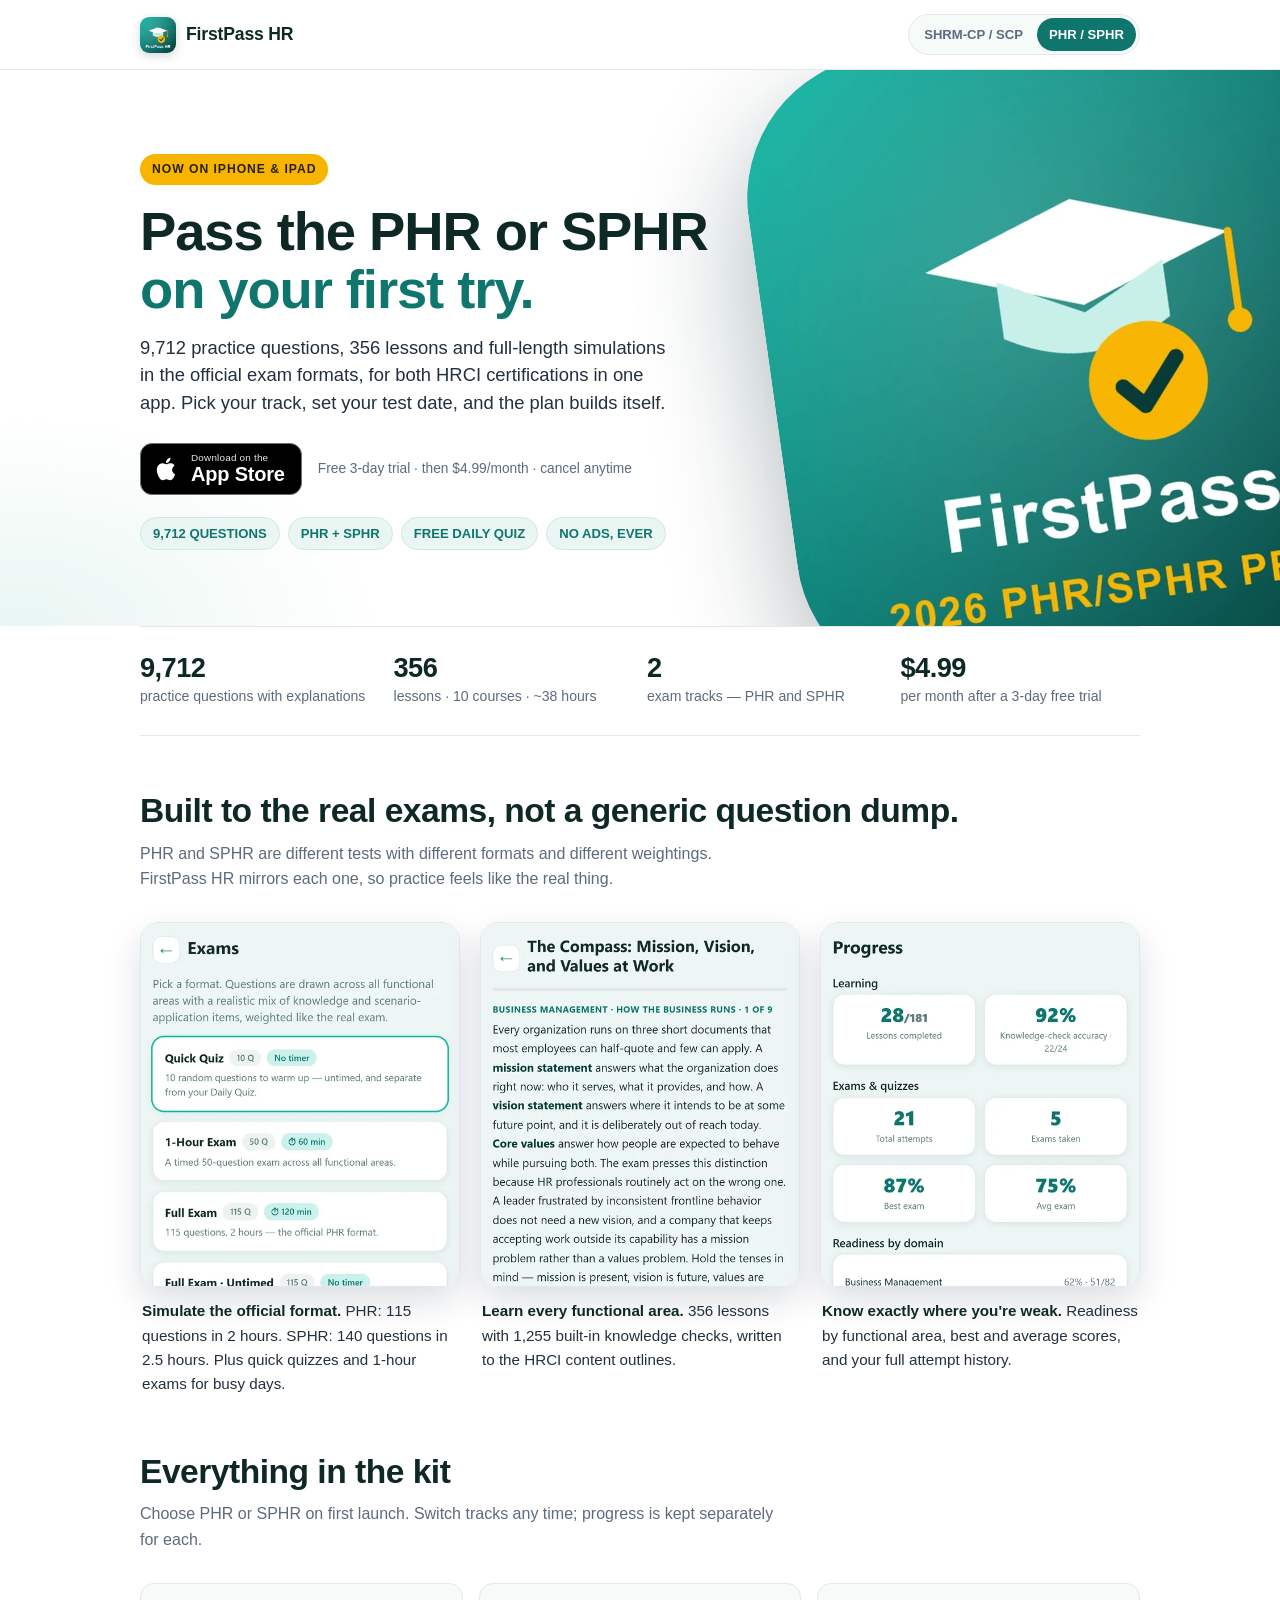
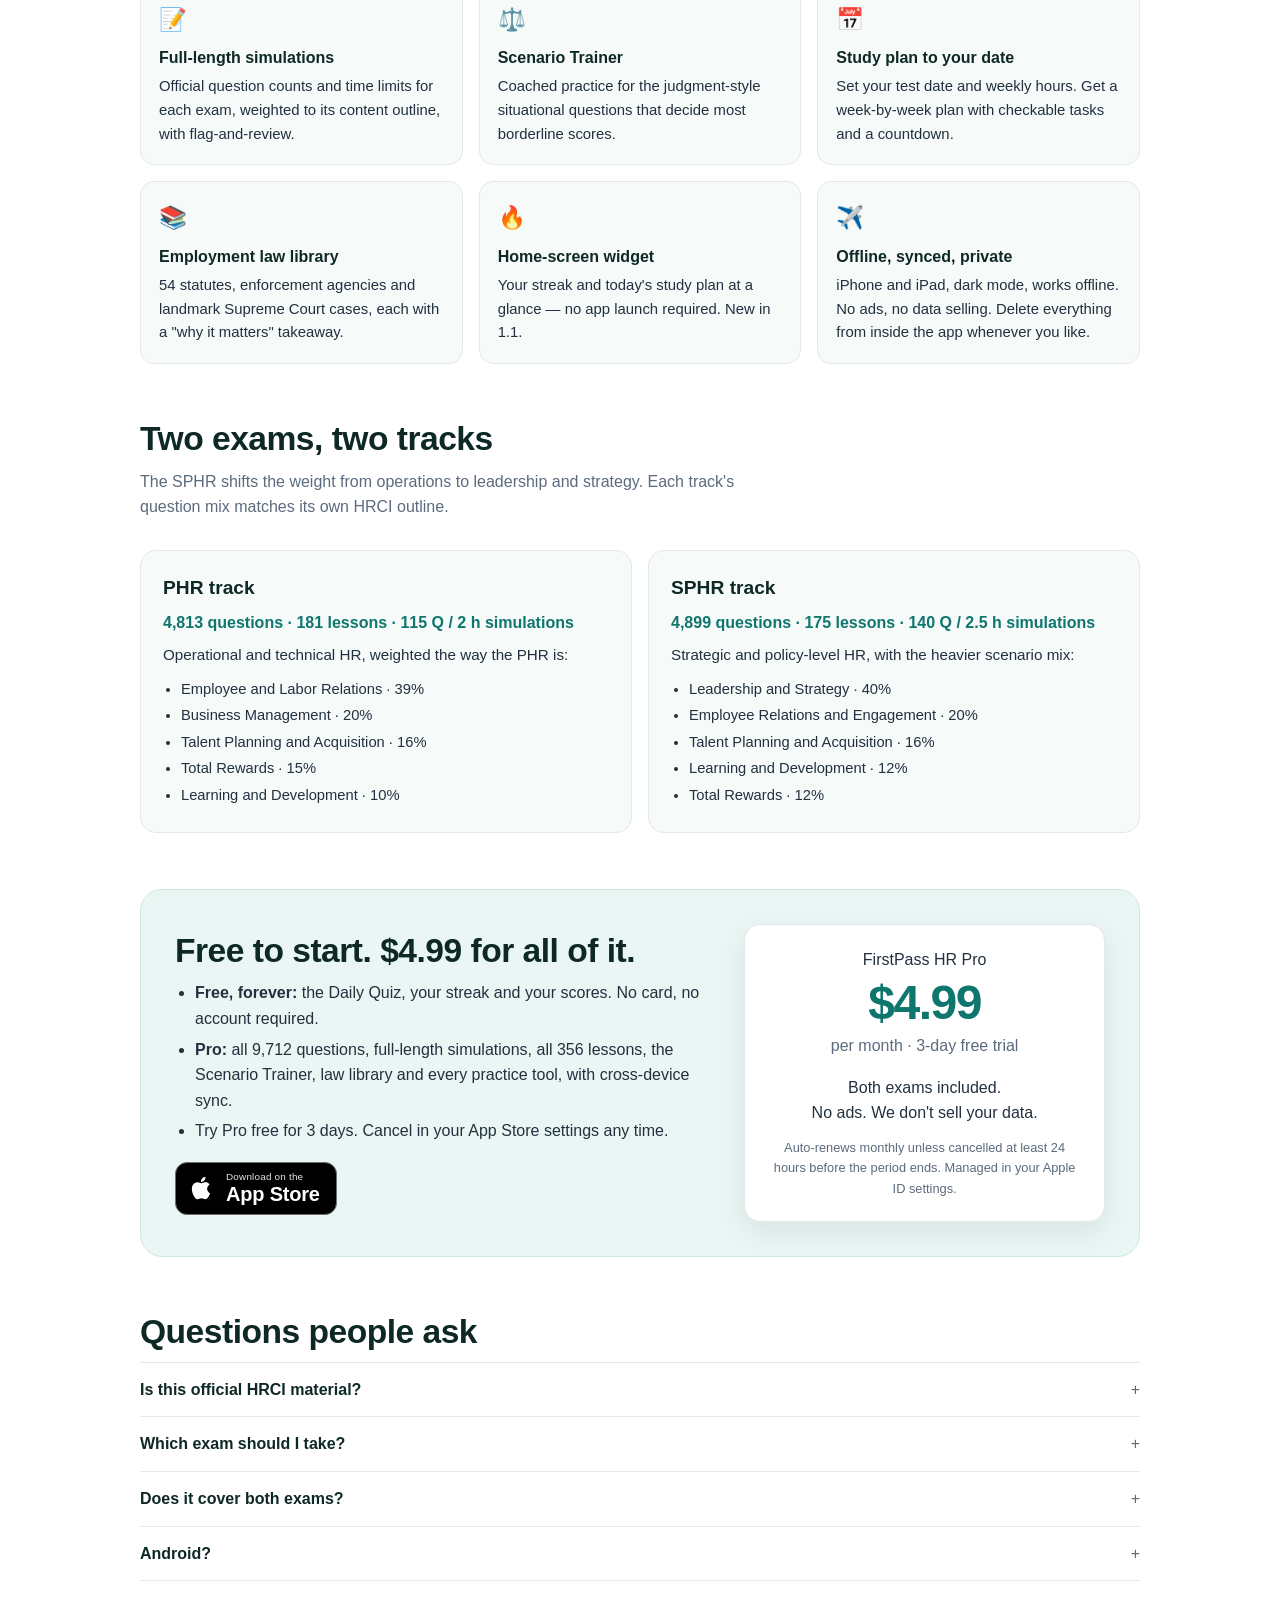
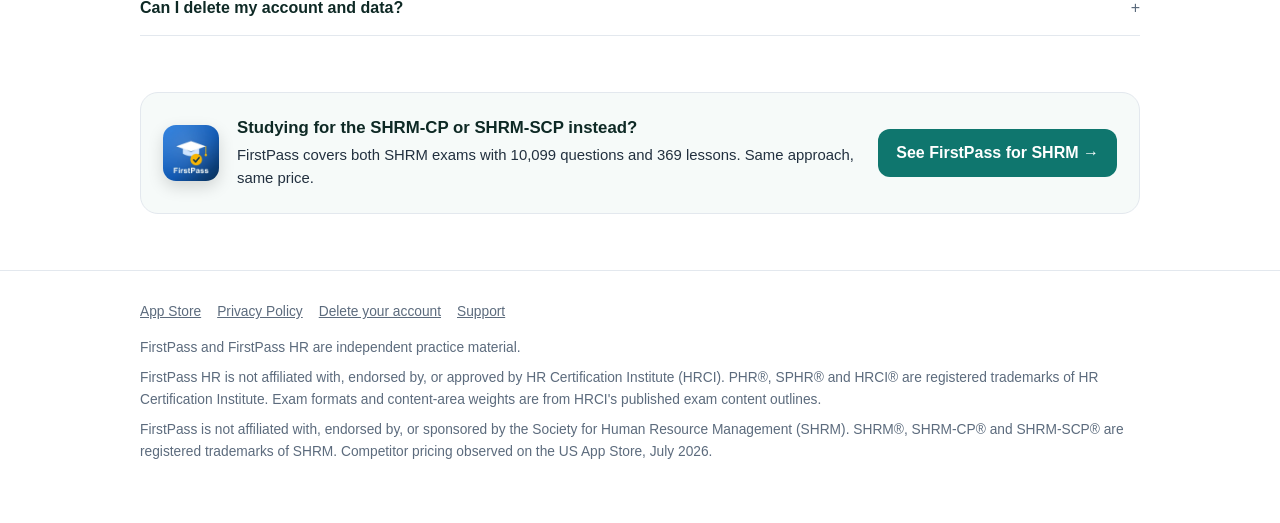
==== commit e79cc0b5: "Hero redesign: oversized app icon as background element Icon bleeds off the right edge (rotated, cro" ====
--- a/index.html
+++ b/index.html
@@ -51,10 +51,15 @@
 .switch button.on{background:var(--accent);color:#fff}
 .switch button:not(.on):hover{color:var(--ink)}
 
-/* hero (white) */
-.hero{padding:56px 0 30px}
-.hero-grid{display:grid;grid-template-columns:1.1fr .9fr;gap:36px;align-items:center}
-.kicker{display:inline-block;background:var(--tint);border:1px solid var(--tint-line);color:var(--accent);font-weight:800;font-size:.76rem;letter-spacing:.08em;text-transform:uppercase;padding:6px 12px;border-radius:999px;margin-bottom:18px}
+/* hero — white, with the app icon oversized in the background */
+.hero{position:relative;overflow:hidden;padding:84px 0 76px;background:
+  radial-gradient(52% 75% at 86% 40%,var(--tint) 0%,transparent 70%),
+  radial-gradient(38% 52% at 2% 100%,var(--tint) 0%,transparent 72%),
+  var(--bg)}
+.hero .wrap{position:relative;z-index:1}
+.hero-copy{max-width:37rem}
+.heroicon{position:absolute;z-index:0;right:-130px;top:50%;width:640px;height:640px;transform:translateY(-50%) rotate(-8deg);border-radius:22.5%;box-shadow:0 44px 120px rgba(10,30,40,.32);pointer-events:none}
+.kicker{display:inline-block;background:var(--gold);color:#2a2000;font-weight:800;font-size:.76rem;letter-spacing:.08em;text-transform:uppercase;padding:6px 12px;border-radius:999px;margin-bottom:18px}
 h1{font-size:clamp(2.1rem,5vw,3.4rem);line-height:1.05;margin:0 0 16px;font-weight:800;letter-spacing:-.02em;color:var(--ink)}
 h1 .hl{color:var(--accent)}
 .lede{font-size:1.15rem;line-height:1.5;color:var(--body);max-width:34rem;margin:0 0 26px}
@@ -68,11 +73,6 @@
 .pills{display:flex;flex-wrap:wrap;gap:8px;margin-top:22px}
 .pill{background:var(--tint);border:1px solid var(--tint-line);color:var(--accent);border-radius:999px;padding:5px 12px;font-size:.82rem;font-weight:700}
 
-/* big app icon, right side — this carries the blue/green identity */
-.biglogo{display:flex;justify-content:center;align-items:center;padding:8px 0}
-.biglogo .halo{background:radial-gradient(closest-side,var(--tint),transparent 72%);padding:34px;border-radius:50%}
-.biglogo img{display:block;width:min(100%,360px);height:auto;border-radius:22.5%;box-shadow:0 24px 60px rgba(10,30,40,.28)}
-
 /* stats */
 .stats{display:grid;grid-template-columns:repeat(4,1fr);gap:14px;padding:26px 0;border-top:1px solid var(--line);border-bottom:1px solid var(--line)}
 .stat b{display:block;font-size:1.7rem;color:var(--ink);letter-spacing:-.02em;line-height:1.1}
@@ -138,12 +138,17 @@
 .sister .go{display:inline-block;color:#fff;background:var(--accent);border:0;cursor:pointer;font:inherit;font-weight:700;padding:11px 18px;border-radius:12px;white-space:nowrap}
 .sister .go:hover{filter:brightness(1.08)}
 
-@media (max-width:820px){
-  .hero{padding:36px 0 10px}
-  .hero-grid{grid-template-columns:1fr;gap:10px}
-  .biglogo{order:-1}
-  .biglogo .halo{padding:22px}
-  .biglogo img{width:min(52%,240px)}
+@media (max-width:1180px){
+  .heroicon{width:560px;right:-130px}
+}
+@media (max-width:980px){
+  .heroicon{width:470px;right:-120px}
+  .hero-copy{max-width:30rem}
+}
+@media (max-width:860px){
+  .hero{padding:48px 0 40px}
+  .hero-copy{max-width:37rem}
+  .heroicon{width:460px;right:-120px;top:-120px;transform:rotate(-12deg);opacity:.16}
   .stats{grid-template-columns:repeat(2,1fr)}
   .shots,.feats{grid-template-columns:1fr 1fr}
   .tracks,.price{grid-template-columns:1fr}
@@ -175,11 +180,12 @@
 </div>
 
 <header class="hero">
+  <img class="heroicon only-hr" src="img/icon-hr-big.webp" alt="" />
+  <img class="heroicon only-shrm" src="img/icon-shrm-big.webp" alt="" />
   <div class="wrap">
 
     <!-- ============ HERO: HR (PHR/SPHR) ============ -->
-    <div class="hero-grid only-hr">
-      <div>
+    <div class="hero-copy only-hr">
         <span class="kicker">Now on iPhone &amp; iPad</span>
         <h1>Pass the PHR or SPHR<br /><span class="hl">on your first try.</span></h1>
         <p class="lede">9,712 practice questions, 356 lessons and full-length simulations in the official exam formats, for both HRCI certifications in one app. Pick your track, set your test date, and the plan builds itself.</p>
@@ -196,13 +202,10 @@
           <span class="pill">FREE DAILY QUIZ</span>
           <span class="pill">NO ADS, EVER</span>
         </div>
-      </div>
-      <div class="biglogo"><div class="halo"><img src="img/icon-hr-big.webp" alt="FirstPass HR app icon" width="760" height="760" /></div></div>
     </div>
 
     <!-- ============ HERO: SHRM ============ -->
-    <div class="hero-grid only-shrm">
-      <div>
+    <div class="hero-copy only-shrm">
         <span class="kicker">Testing in December? Start now.</span>
         <h1>Both SHRM exams.<br /><span class="hl">One fair price.</span></h1>
         <p class="lede">10,099 practice questions, 369 lessons and full-length timed exams for the SHRM-CP and SHRM-SCP, built to the 2026 BASK. Most prep apps charge $24.99 a month. FirstPass is $4.99.</p>
@@ -219,8 +222,6 @@
           <span class="pill">FREE DAILY QUIZ</span>
           <span class="pill">NO ADS, EVER</span>
         </div>
-      </div>
-      <div class="biglogo"><div class="halo"><img src="img/icon-shrm-big.webp" alt="FirstPass app icon" width="760" height="760" /></div></div>
     </div>
   </div>
 </header>
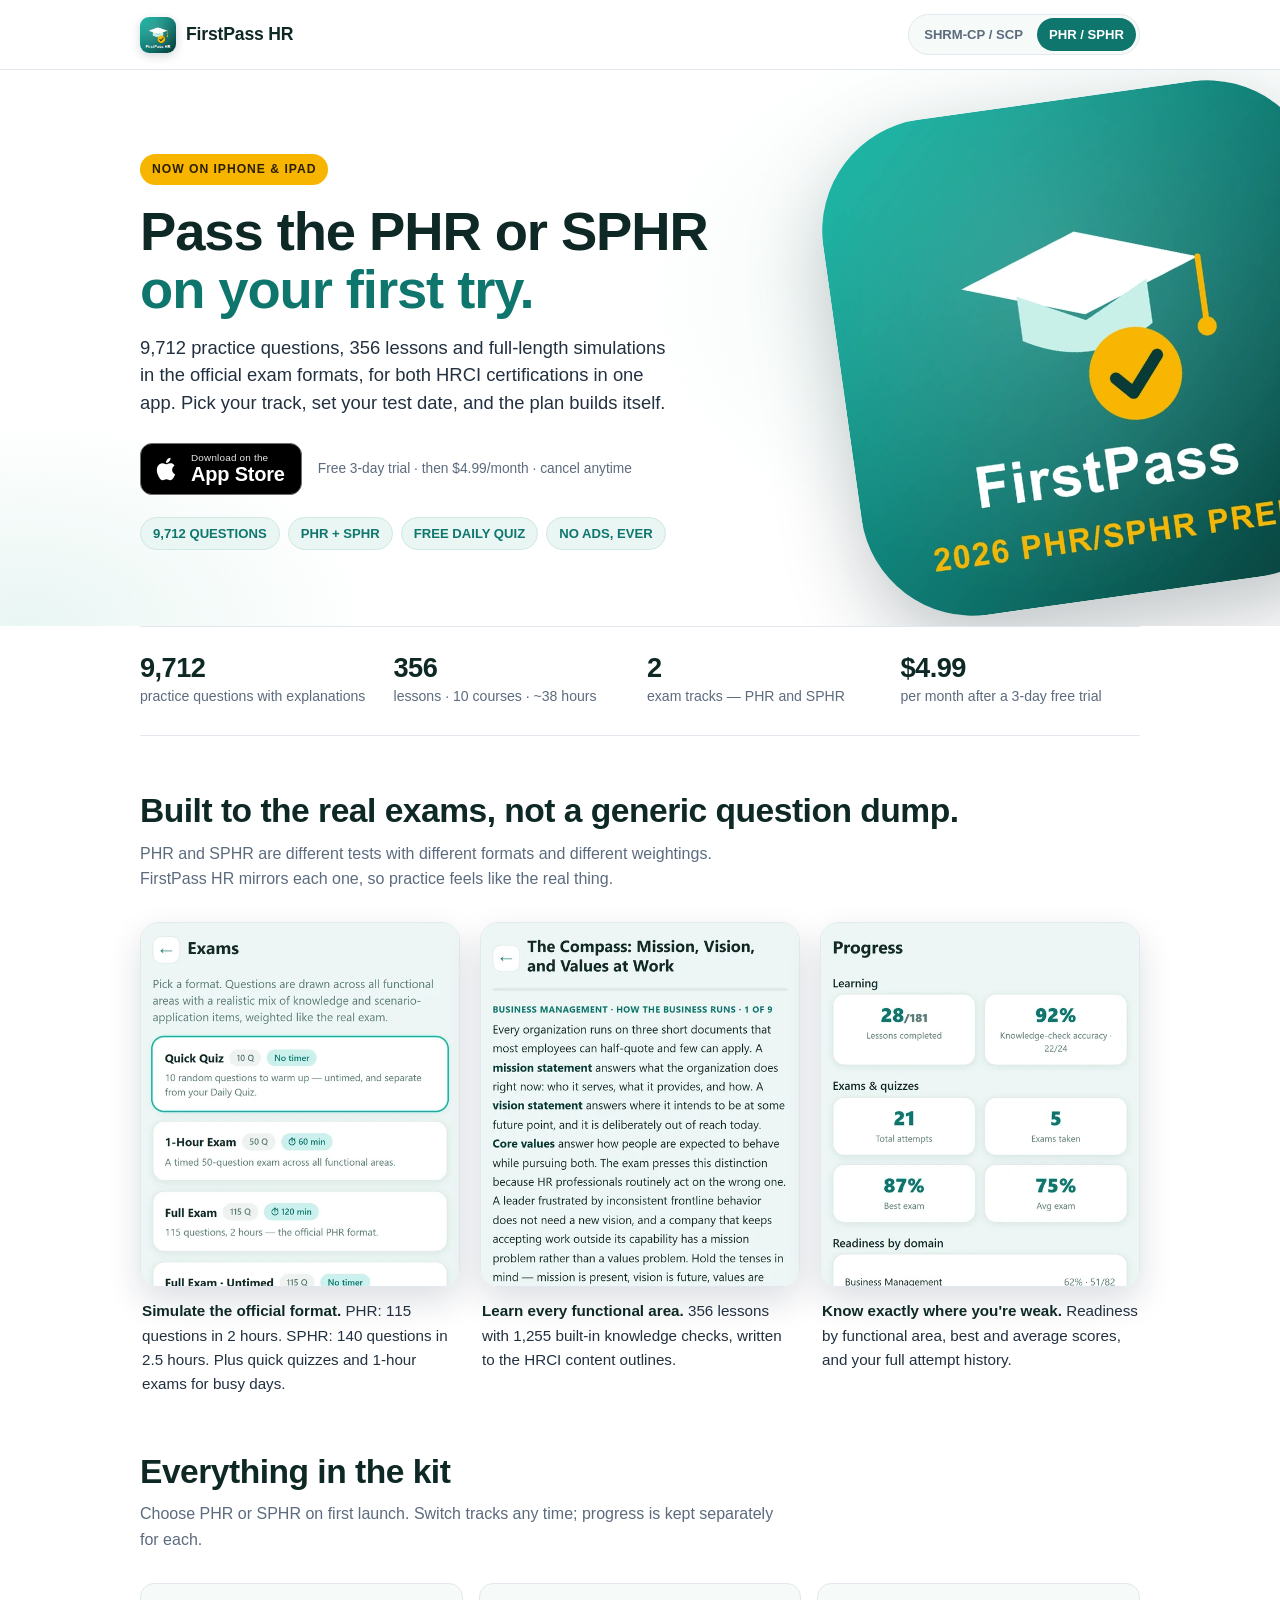
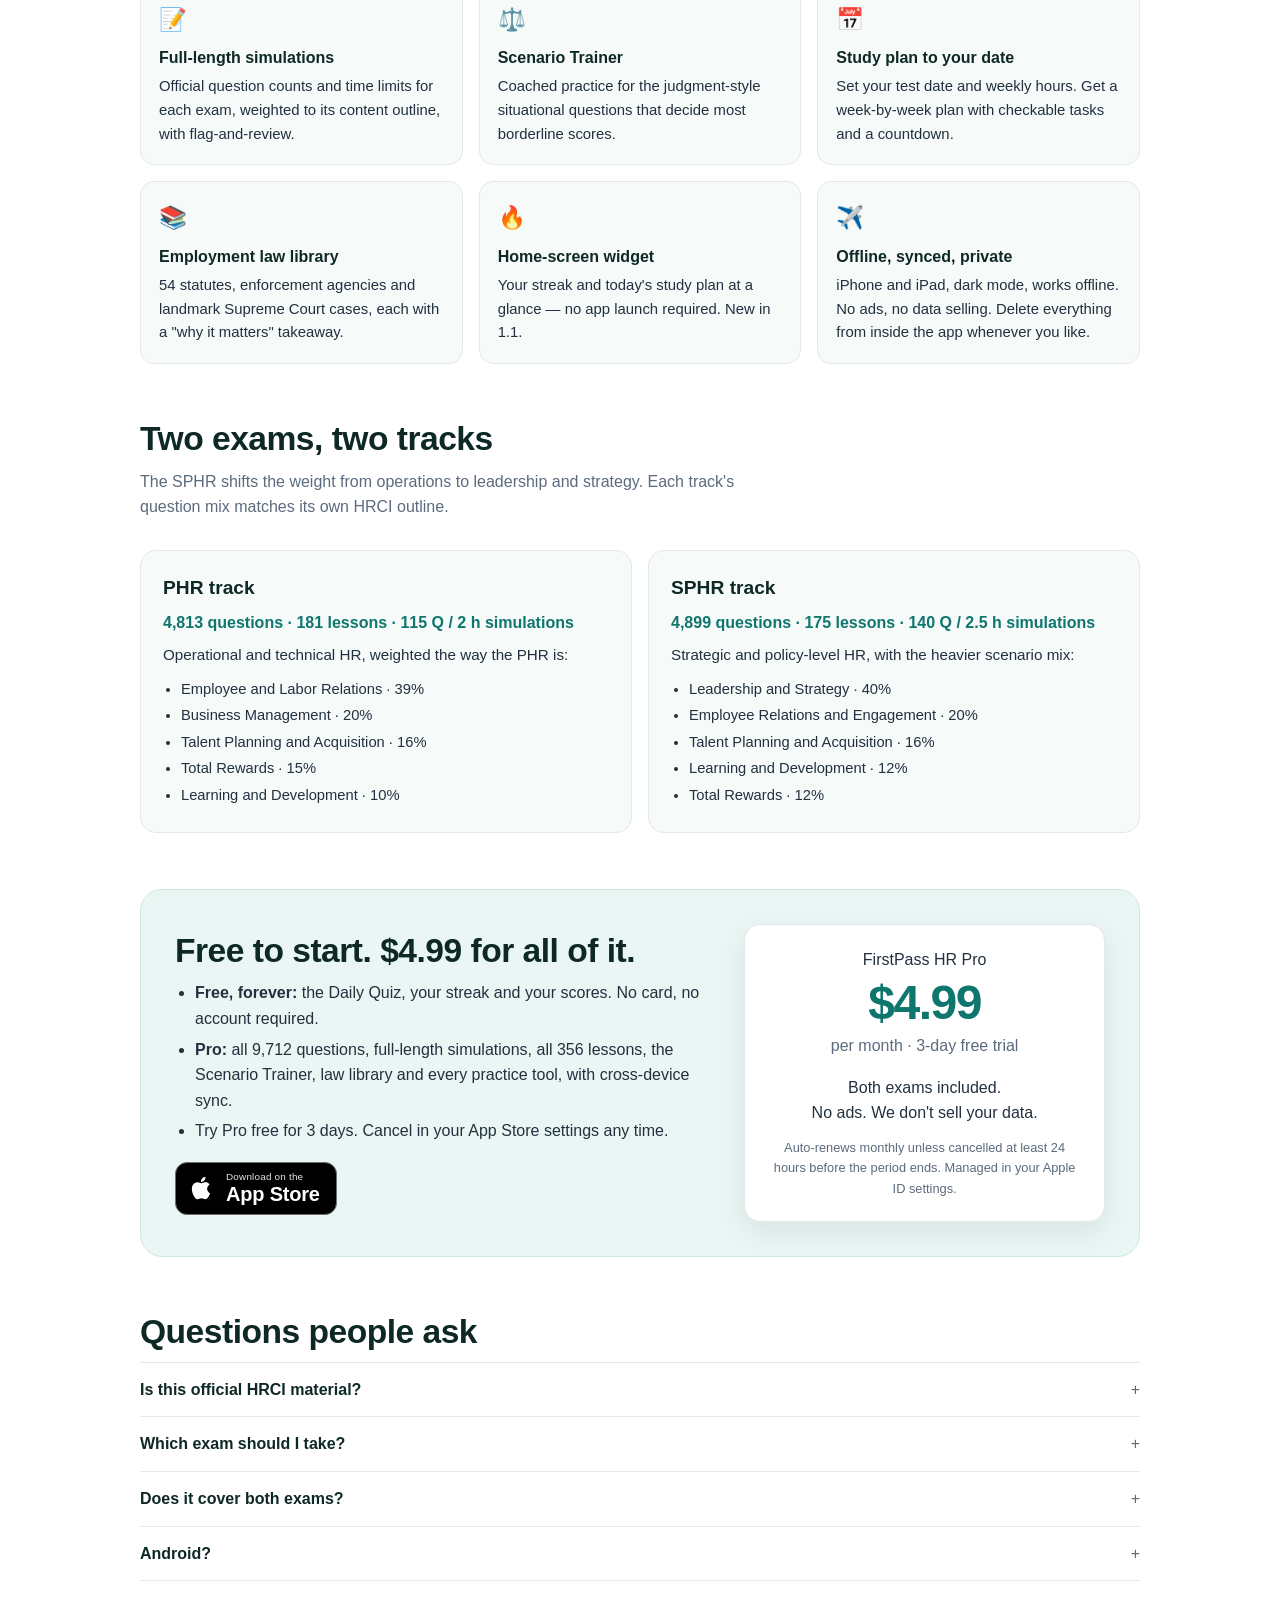
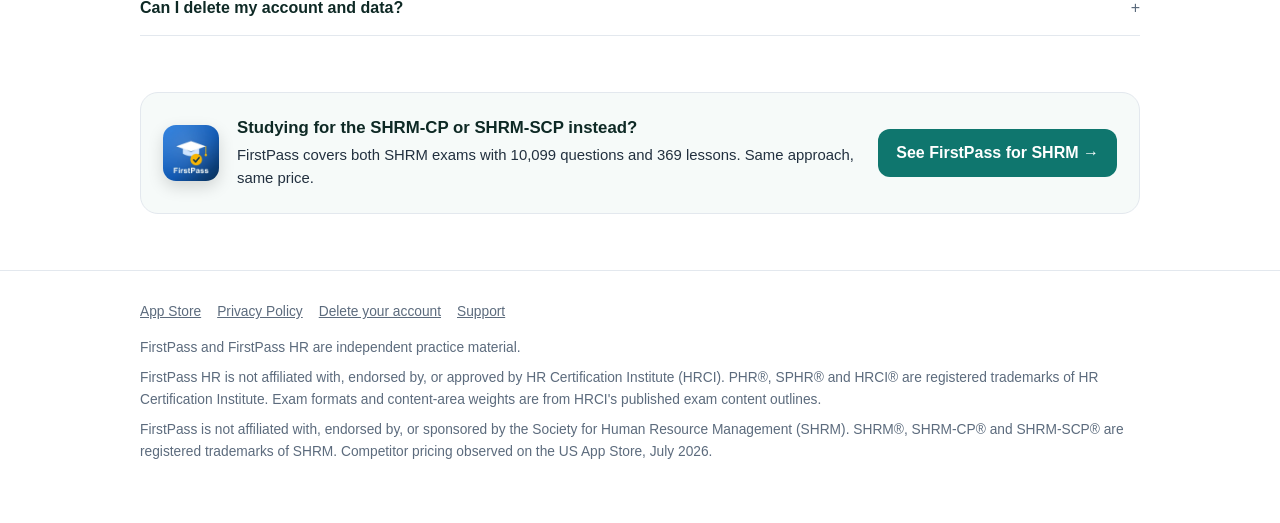
==== commit 84c34675: "Hero icon: scale down and restore full exposure 500px on desktop with slight right bleed (was 640px " ====
--- a/index.html
+++ b/index.html
@@ -58,7 +58,7 @@
   var(--bg)}
 .hero .wrap{position:relative;z-index:1}
 .hero-copy{max-width:37rem}
-.heroicon{position:absolute;z-index:0;right:-130px;top:50%;width:640px;height:640px;transform:translateY(-50%) rotate(-8deg);border-radius:22.5%;box-shadow:0 44px 120px rgba(10,30,40,.32);pointer-events:none}
+.heroicon{position:absolute;z-index:0;right:-60px;top:50%;width:500px;height:500px;transform:translateY(-50%) rotate(-8deg);border-radius:22.5%;box-shadow:0 30px 80px rgba(10,30,40,.26);pointer-events:none}
 .kicker{display:inline-block;background:var(--gold);color:#2a2000;font-weight:800;font-size:.76rem;letter-spacing:.08em;text-transform:uppercase;padding:6px 12px;border-radius:999px;margin-bottom:18px}
 h1{font-size:clamp(2.1rem,5vw,3.4rem);line-height:1.05;margin:0 0 16px;font-weight:800;letter-spacing:-.02em;color:var(--ink)}
 h1 .hl{color:var(--accent)}
@@ -139,16 +139,16 @@
 .sister .go:hover{filter:brightness(1.08)}
 
 @media (max-width:1180px){
-  .heroicon{width:560px;right:-130px}
+  .heroicon{width:460px;right:-50px}
 }
 @media (max-width:980px){
-  .heroicon{width:470px;right:-120px}
+  .heroicon{width:400px;right:-44px}
   .hero-copy{max-width:30rem}
 }
 @media (max-width:860px){
-  .hero{padding:48px 0 40px}
+  .hero{padding:36px 0 40px}
   .hero-copy{max-width:37rem}
-  .heroicon{width:460px;right:-120px;top:-120px;transform:rotate(-12deg);opacity:.16}
+  .heroicon{position:static;display:block;width:min(56%,260px);height:auto;margin:0 -26px 2px auto;transform:rotate(-7deg)}
   .stats{grid-template-columns:repeat(2,1fr)}
   .shots,.feats{grid-template-columns:1fr 1fr}
   .tracks,.price{grid-template-columns:1fr}
